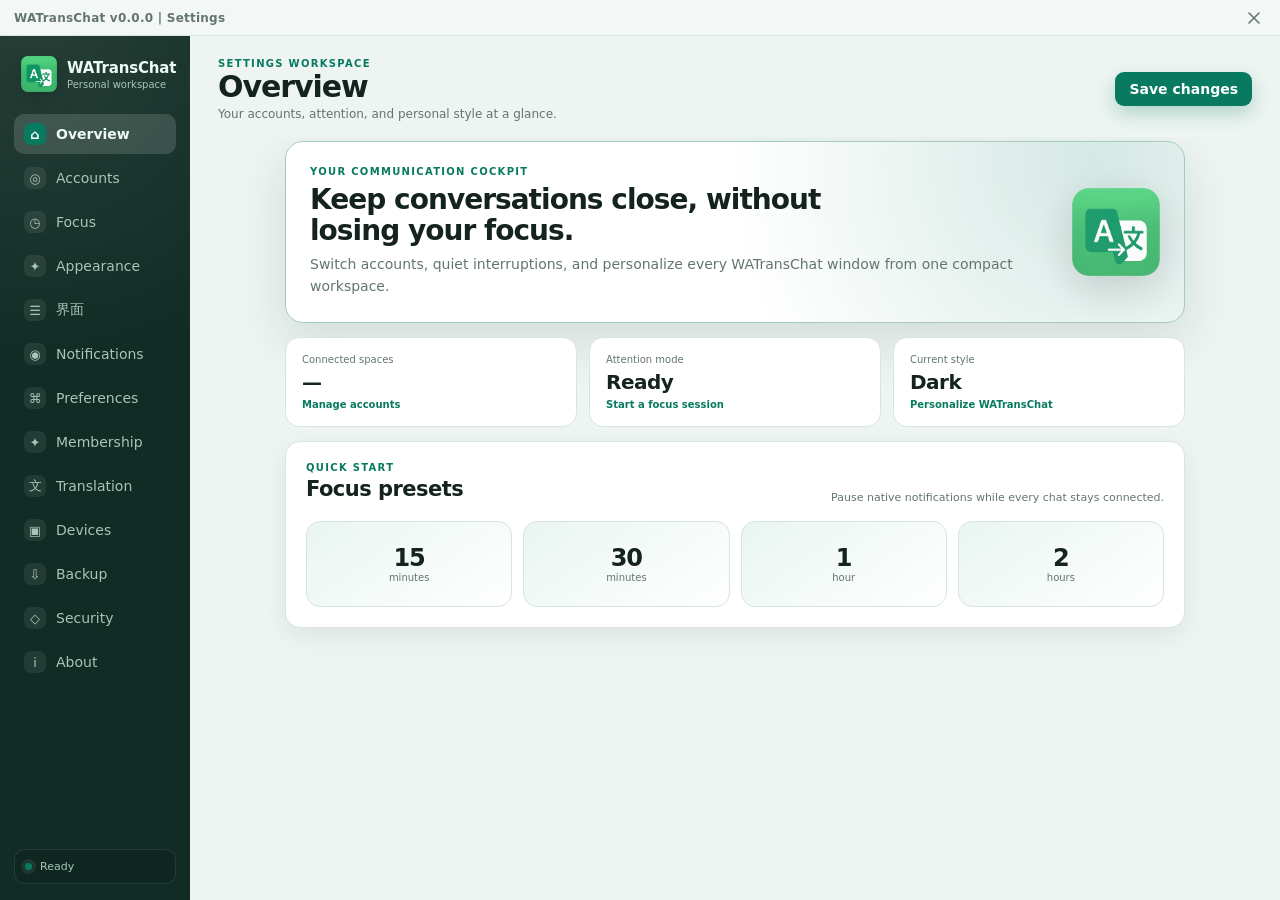
==== frontend/index.html @ 81a78527 "WATransChat 开源重建：前端资源恢复 + Tauri 2 后端 74 条命令 - frontend/：从 exe 的 .rdata 逐条解出 brotli 流，26 个文件 2.78MB（设" ====
<!doctype html>
<html lang="zh-CN">
  <head>
    <meta charset="utf-8" />
    <meta name="viewport" content="width=device-width, initial-scale=1" />
    <meta id="theme_color" name="theme-color" content="#f3f7f5" />
    <title data-i18n="doc.title">WATransChat v0.0.0 | Settings</title>
    <link rel="stylesheet" href="style.css?v=2.6.3" />
  </head>
  <body>
    <div class="window-titlebar" data-tauri-drag-region>
      <span class="window-titlebar-name" data-tauri-drag-region data-i18n="titlebar.name">WATransChat v0.0.0 | Settings</span>
      <button
        type="button"
        id="window-close"
        class="window-close"
        aria-label="Close settings"
        data-i18n-aria-label="titlebar.close"
        title="Close"
        data-i18n-title="titlebar.closeTitle"
      >
        <svg viewBox="0 0 12 12" width="12" height="12" aria-hidden="true">
          <path
            d="M1 1l10 10M11 1L1 11"
            stroke="currentColor"
            stroke-width="1.6"
            stroke-linecap="round"
          />
        </svg>
      </button>
    </div>
    <div class="settings-shell">
      <aside class="side-rail" aria-label="Settings navigation">
        <div class="brand-block">
          <img class="brand-mark" src="app-icon.svg" alt="" aria-hidden="true" />
          <div>
            <strong>WATransChat</strong>
            <span data-i18n="brand.sub">Personal workspace</span>
          </div>
        </div>

        <nav class="settings-nav">
          <button type="button" class="nav-item active" data-panel-target="overview">
            <span class="nav-icon" aria-hidden="true">⌂</span>
            <span data-i18n="nav.overview">Overview</span>
          </button>
          <button type="button" class="nav-item" data-panel-target="accounts">
            <span class="nav-icon" aria-hidden="true">◎</span>
            <span data-i18n="nav.accounts">Accounts</span>
          </button>
          <button type="button" class="nav-item" data-panel-target="focus">
            <span class="nav-icon" aria-hidden="true">◷</span>
            <span data-i18n="nav.focus">Focus</span>
          </button>
          <button type="button" class="nav-item" data-panel-target="appearance">
            <span class="nav-icon" aria-hidden="true">✦</span>
            <span data-i18n="nav.appearance">Appearance</span>
          </button>
          <button type="button" class="nav-item" data-panel-target="interface">
            <span class="nav-icon" aria-hidden="true">☰</span>
            <span data-i18n="nav.interface">界面</span>
          </button>
          <button type="button" class="nav-item" data-panel-target="notifications">
            <span class="nav-icon" aria-hidden="true">◉</span>
            <span data-i18n="nav.notifications">Notifications</span>
          </button>
          <button type="button" class="nav-item" data-panel-target="preferences">
            <span class="nav-icon" aria-hidden="true">⌘</span>
            <span data-i18n="nav.preferences">Preferences</span>
          </button>
          <button type="button" class="nav-item" data-panel-target="membership">
            <span class="nav-icon" aria-hidden="true">✦</span>
            <span data-i18n="nav.membership">Membership</span>
          </button>
          <button type="button" class="nav-item" data-panel-target="translation">
            <span class="nav-icon" aria-hidden="true">文</span>
            <span data-i18n="nav.translation">Translation</span>
          </button>
          <button type="button" class="nav-item" data-panel-target="devices">
            <span class="nav-icon" aria-hidden="true">▣</span>
            <span data-i18n="nav.devices">Devices</span>
          </button>
          <button type="button" class="nav-item" data-panel-target="backup">
            <span class="nav-icon" aria-hidden="true">⇩</span>
            <span data-i18n="nav.backup">Backup</span>
          </button>
          <button type="button" class="nav-item" data-panel-target="security">
            <span class="nav-icon" aria-hidden="true">◇</span>
            <span data-i18n="nav.security">Security</span>
          </button>
          <button type="button" class="nav-item" data-panel-target="about">
            <span class="nav-icon" aria-hidden="true">i</span>
            <span data-i18n="nav.about">About</span>
          </button>
        </nav>

        <div class="rail-status">
          <span class="status-dot" aria-hidden="true"></span>
          <span id="focus_status" data-i18n="rail.ready">Ready</span>
        </div>
      </aside>

      <div class="workspace">
        <header class="workspace-header">
          <div>
            <p class="eyebrow" data-i18n="header.eyebrow">Settings workspace</p>
            <h1 id="panel_title">Overview</h1>
            <p id="panel_description">Your accounts, attention, and personal style at a glance.</p>
          </div>
          <button type="button" id="save" class="primary-action" data-i18n="header.save">Save changes</button>
        </header>

        <main class="panel-stage">
          <section class="settings-panel active" data-panel="overview" aria-labelledby="panel_title">
            <div class="welcome-card">
              <div>
                <p class="eyebrow" data-i18n="overview.eyebrow">Your communication cockpit</p>
                <h2 data-i18n="overview.headline">Keep conversations close, without losing your focus.</h2>
                <p>
                  <span data-i18n="overview.body">Switch accounts, quiet interruptions, and personalize every WATransChat window from one compact workspace.</span>
                </p>
              </div>
              <img src="app-icon.svg" alt="" aria-hidden="true" />
            </div>

            <div class="metric-grid">
              <button type="button" class="metric-card" data-jump-panel="accounts">
                <span class="metric-label" data-i18n="overview.metric.spaces">Connected spaces</span>
                <strong id="overview_accounts">—</strong>
                <small data-i18n="overview.metric.spacesHint">Manage accounts</small>
              </button>
              <button type="button" class="metric-card" data-jump-panel="focus">
                <span class="metric-label" data-i18n="overview.metric.attention">Attention mode</span>
                <strong id="overview_focus">Ready</strong>
                <small data-i18n="overview.metric.attentionHint">Start a focus session</small>
              </button>
              <button type="button" class="metric-card" data-jump-panel="appearance">
                <span class="metric-label" data-i18n="overview.metric.style">Current style</span>
                <strong id="overview_theme">Dark</strong>
                <small data-i18n="overview.metric.styleHint">Personalize WATransChat</small>
              </button>
            </div>

            <div class="section-surface">
              <div class="section-heading">
                <div>
                  <p class="eyebrow" data-i18n="overview.quickEyebrow">Quick start</p>
                  <h2 data-i18n="overview.focusPresets">Focus presets</h2>
                </div>
                <p data-i18n="overview.focusPresetsHint">Pause native notifications while every chat stays connected.</p>
              </div>
              <div class="focus-presets compact-presets" aria-label="Quick focus duration">
                <button type="button" class="preset-button" data-focus-minutes="15">
                  <strong>15</strong><span data-i18n="unit.minutes">minutes</span>
                </button>
                <button type="button" class="preset-button" data-focus-minutes="30">
                  <strong>30</strong><span data-i18n="unit.minutes">minutes</span>
                </button>
                <button type="button" class="preset-button" data-focus-minutes="60">
                  <strong>1</strong><span data-i18n="unit.hour">hour</span>
                </button>
                <button type="button" class="preset-button" data-focus-minutes="120">
                  <strong>2</strong><span data-i18n="unit.hours">hours</span>
                </button>
              </div>
            </div>
          </section>

          <section class="settings-panel" data-panel="accounts" hidden>
            <div class="panel-intro">
              <p class="eyebrow" data-i18n="accounts.eyebrow">Workspace</p>
              <h2 data-i18n="accounts.title">Accounts</h2>
              <p data-i18n="accounts.body">Keep work, personal, and project sessions separate and easy to reach.</p>
            </div>
            <div class="section-surface">
              <div class="accounts-batch-bar">
                <label class="accounts-select-all">
                  <input type="checkbox" id="accounts_select_all" />
                  <span data-i18n="accounts.selectAll">Select all</span>
                </label>
                <button type="button" id="accounts_open_selected" class="secondary" data-i18n="accounts.openSelected" disabled>
                  Open selected
                </button>
                <button type="button" id="accounts_close_selected" class="secondary" data-i18n="accounts.closeSelected" disabled>
                  Close selected
                </button>
                <button type="button" id="accounts_batch_cancel" class="secondary" data-i18n="accounts.batchCancel" hidden>
                  Cancel queue
                </button>
              </div>
              <p id="accounts_batch_note" class="field-note" aria-live="polite"></p>
              <div id="accounts-list" class="accounts-list"></div>
              <div class="add-row">
                <input
                  type="text"
                  id="new_account_name"
                  maxlength="60"
                  placeholder="Account name, e.g. Work" data-i18n-placeholder="accounts.placeholder"
                  aria-label="New account name"
                />
                <button id="add_account" data-i18n="accounts.add">Add account</button>
              </div>
              <p id="macos-note" class="warning-note" hidden><span data-i18n="accounts.macos">Multiple accounts require macOS 14 or newer.</span></p>
            </div>
            <div id="fingerprint-modal" class="device-limit-modal" hidden>
              <div class="device-limit-dialog fingerprint-dialog" role="dialog" aria-modal="true" aria-labelledby="fingerprint-title">
                <h3 id="fingerprint-title" data-i18n="accounts.fingerprintTitle">Browser fingerprint</h3>
                <p id="fingerprint-subtitle" class="field-note"></p>
                <pre id="fingerprint-json" class="fingerprint-json" tabindex="0" aria-label="Fingerprint JSON"></pre>
                <div class="device-limit-actions">
                  <button type="button" id="fingerprint-copy" class="secondary" data-i18n="accounts.fingerprintCopy">Copy JSON</button>
                  <button type="button" id="fingerprint-close" class="primary-action" data-i18n="accounts.fingerprintClose">Close</button>
                </div>
                <p id="fingerprint-note" class="field-note" aria-live="polite"></p>
              </div>
            </div>
            <div id="account-proxy-modal" class="device-limit-modal" hidden>
              <div class="device-limit-dialog fingerprint-dialog" role="dialog" aria-modal="true" aria-labelledby="account-proxy-title">
                <h3 id="account-proxy-title" data-i18n="accounts.proxyTitle">Account proxy</h3>
                <p id="account-proxy-subtitle" class="field-note"></p>
                <label class="switch-row">
                  <span>
                    <strong data-i18n="accounts.proxyInherit">Use global default</strong>
                    <small data-i18n="accounts.proxyInheritHelp">Follow Preferences → Network when unchecked custom is off.</small>
                  </span>
                  <input type="checkbox" id="acct_proxy_inherit" checked />
                </label>
                <div id="acct_proxy_fields" class="proxy-fields" hidden>
                  <label class="field" for="acct_proxy_scheme">
                    <span data-i18n="network.scheme">Protocol</span>
                    <select id="acct_proxy_scheme">
                      <option value="http">HTTP</option>
                      <option value="https">HTTPS</option>
                      <option value="socks5">SOCKS5</option>
                    </select>
                  </label>
                  <div class="hotkey-row">
                    <label class="field" for="acct_proxy_host" style="flex:1">
                      <span data-i18n="network.host">Host</span>
                      <input type="text" id="acct_proxy_host" placeholder="127.0.0.1" autocomplete="off" />
                    </label>
                    <label class="field" for="acct_proxy_port" style="width:7rem">
                      <span data-i18n="network.port">Port</span>
                      <input type="number" id="acct_proxy_port" min="1" max="65535" placeholder="7890" />
                    </label>
                  </div>
                  <div class="hotkey-row">
                    <label class="field" for="acct_proxy_username" style="flex:1">
                      <span data-i18n="network.username">Username (optional)</span>
                      <input type="text" id="acct_proxy_username" autocomplete="off" />
                    </label>
                    <label class="field" for="acct_proxy_password" style="flex:1">
                      <span data-i18n="network.password">Password (optional)</span>
                      <input type="password" id="acct_proxy_password" autocomplete="new-password" />
                    </label>
                  </div>
                </div>
                <p id="account-proxy-note" class="field-note" aria-live="polite"></p>
                <div class="device-limit-actions">
                  <button type="button" id="account-proxy-check" class="secondary" data-i18n="network.check">Check exit IP</button>
                  <button type="button" id="account-proxy-cancel" class="secondary" data-i18n="accounts.fingerprintClose">Close</button>
                  <button type="button" id="account-proxy-save" class="primary-action" data-i18n="header.save">Save changes</button>
                </div>
                <p class="field-note" data-i18n="accounts.proxyRestartHint">Saving recreates an open tab so the new proxy applies.</p>
              </div>
            </div>
          </section>

          <section class="settings-panel" data-panel="focus" hidden>
            <div class="panel-intro">
              <p class="eyebrow" data-i18n="focus.eyebrow">Productivity</p>
              <h2 data-i18n="focus.title">Focus mode</h2>
              <p data-i18n="focus.body">Pause native alerts for a chosen window of time without disconnecting chats.</p>
            </div>
            <div class="focus-presets" aria-label="Focus duration">
              <button type="button" class="preset-button" data-focus-minutes="15">
                <strong>15</strong><span data-i18n="unit.minutes">minutes</span>
              </button>
              <button type="button" class="preset-button" data-focus-minutes="30">
                <strong>30</strong><span data-i18n="unit.minutes">minutes</span>
              </button>
              <button type="button" class="preset-button" data-focus-minutes="45">
                <strong>45</strong><span data-i18n="unit.minutes">minutes</span>
              </button>
              <button type="button" class="preset-button" data-focus-minutes="60">
                <strong>1</strong><span data-i18n="unit.hour">hour</span>
              </button>
              <button type="button" class="preset-button" data-focus-minutes="120">
                <strong>2</strong><span data-i18n="unit.hours">hours</span>
              </button>
              <button type="button" class="preset-button" data-focus-minutes="240">
                <strong>4</strong><span data-i18n="unit.hours">hours</span>
              </button>
            </div>
            <div class="section-surface custom-focus">
              <div class="custom-focus-copy">
                <strong data-i18n="focus.custom">Custom duration</strong>
                <span data-i18n="focus.customHint">Choose any focused interval from 1 minute to 24 hours.</span>
              </div>
              <label class="field custom-focus-field" for="focus_custom">
                <span class="sr-only">Custom focus duration in minutes</span>
                <div class="number-action">
                  <input type="number" id="focus_custom" min="1" max="1440" value="90" />
                  <span data-i18n="unit.minutes">minutes</span>
                  <button type="button" id="focus_custom_start" data-i18n="focus.start">Start focus</button>
                </div>
              </label>
              <button type="button" id="focus_off" class="quiet" hidden data-i18n="focus.end">End current focus</button>
            </div>
          </section>

          <section class="settings-panel" data-panel="appearance" hidden>
            <div class="panel-intro">
              <p class="eyebrow" data-i18n="appearance.eyebrow">Personalize</p>
              <h2 data-i18n="appearance.title">Appearance</h2>
              <p>
                <span data-i18n="appearance.body">Choose a readable personality for Settings, app lock, native chrome, and the WhatsApp chatting workspace.</span>
              </p>
            </div>
            <fieldset class="theme-picker">
              <legend class="sr-only">WATransChat theme</legend>
              <label class="theme-option">
                <input type="radio" name="theme" value="system" />
                <span class="theme-swatch theme-swatch-system" aria-hidden="true"></span>
                <span><strong data-i18n="theme.system">Dark</strong><small data-i18n="theme.systemHint">Official WhatsApp dark with doodles</small></span>
              </label>
              <label class="theme-option">
                <input type="radio" name="theme" value="light" />
                <span class="theme-swatch theme-swatch-light" aria-hidden="true"></span>
                <span><strong data-i18n="theme.light">Light</strong><small data-i18n="theme.lightHint">Official WhatsApp light with doodles</small></span>
              </label>
              <label class="theme-option">
                <input type="radio" name="theme" value="graphite" />
                <span class="theme-swatch theme-swatch-graphite" aria-hidden="true"></span>
                <span><strong data-i18n="theme.graphite">Graphite</strong><small data-i18n="theme.graphiteHint">Strong and minimal</small></span>
              </label>
              <label class="theme-option">
                <input type="radio" name="theme" value="midnight" />
                <span class="theme-swatch theme-swatch-midnight" aria-hidden="true"></span>
                <span><strong data-i18n="theme.midnight">Midnight</strong><small data-i18n="theme.midnightHint">Deep blue focus</small></span>
              </label>
              <label class="theme-option">
                <input type="radio" name="theme" value="forest" />
                <span class="theme-swatch theme-swatch-forest" aria-hidden="true"></span>
                <span><strong data-i18n="theme.forest">Forest</strong><small data-i18n="theme.forestHint">Grounded green calm</small></span>
              </label>
              <label class="theme-option">
                <input type="radio" name="theme" value="ocean" />
                <span class="theme-swatch theme-swatch-ocean" aria-hidden="true"></span>
                <span><strong data-i18n="theme.ocean">Ocean</strong><small data-i18n="theme.oceanHint">Cool, calm energy</small></span>
              </label>
              <label class="theme-option">
                <input type="radio" name="theme" value="blush" />
                <span class="theme-swatch theme-swatch-blush" aria-hidden="true"></span>
                <span><strong data-i18n="theme.blush">Blush</strong><small data-i18n="theme.blushHint">Gentle rose warmth</small></span>
              </label>
              <label class="theme-option">
                <input type="radio" name="theme" value="lavender" />
                <span class="theme-swatch theme-swatch-lavender" aria-hidden="true"></span>
                <span><strong data-i18n="theme.lavender">Lavender</strong><small data-i18n="theme.lavenderHint">Soft violet quiet</small></span>
              </label>
              <label class="theme-option">
                <input type="radio" name="theme" value="candy" />
                <span class="theme-swatch theme-swatch-candy" aria-hidden="true"></span>
                <span><strong data-i18n="theme.candy">Candy</strong><small data-i18n="theme.candyHint">Playful pastel</small></span>
              </label>
              <label class="theme-option">
                <input type="radio" name="theme" value="aurora" />
                <span class="theme-swatch theme-swatch-aurora" aria-hidden="true"></span>
                <span><strong data-i18n="theme.aurora">Aurora</strong><small data-i18n="theme.auroraHint">Soft pastel spectrum</small></span>
              </label>
            </fieldset>
            <p class="field-note">
              <span data-i18n="appearance.note">Preview appears here immediately. Save to apply it to all open chat windows. Dark and Light preserve WhatsApp's complete official interface and doodles. Personality themes change only the conversation wallpaper and hide doodles.</span>
            </p>
          </section>

          
          <section class="settings-panel" data-panel="interface" hidden>
            <div class="panel-intro">
              <p class="eyebrow" data-i18n="interface.eyebrow">Display</p>
              <h2 data-i18n="interface.title">Interface</h2>
              <p data-i18n="interface.body">Set the app language and choose which helpers show in the chat window.</p>
            </div>
            <div class="section-surface setting-list">
              <label class="field" for="ui_lang">
                <span data-i18n="interface.langLabel">App language</span>
                <small data-i18n="interface.langHelp">Applies to Settings and chat helper labels. Message translation languages stay under Translation.</small>
                <select id="ui_lang">
                  <option value="zh" selected data-i18n="interface.lang.zh">中文</option>
                  <option value="en" data-i18n="interface.lang.en">English</option>
                </select>
              </label>
            </div>
            <div class="section-surface setting-list">
              <h3 data-i18n="interface.displayHeading">Chat display helpers</h3>
              <div class="switch-row">
                <label class="switch-row-main" for="show_quick_phrases">
                  <strong data-i18n="interface.phrases">Quick phrases</strong>
                  <small data-i18n="interface.phrasesHelp">Show the quick-phrase bar near the composer.</small>
                </label>
                <span class="switch-row-controls">
                  <button
                    type="button"
                    id="waqp-phrase-settings"
                    class="waqp-phrase-settings"
                    data-i18n-title="interface.phrasesSettings"
                    data-i18n-aria-label="interface.phrasesSettings"
                    title="Manage quick phrases"
                    aria-label="Manage quick phrases"
                  >
                    <svg viewBox="0 0 24 24" width="18" height="18" aria-hidden="true">
                      <path
                        fill="currentColor"
                        d="M10.82 22c-.45 0-.83-.15-1.16-.45a1.9 1.9 0 0 1-.59-1.1l-.22-1.65a3.79 3.79 0 0 1-.61-.3c-.2-.12-.38-.24-.57-.38l-1.55.65c-.41.19-.83.2-1.25.05a1.84 1.84 0 0 1-.97-.8l-1.18-2.04c-.23-.39-.3-.8-.2-1.23.1-.43.33-.8.68-1.07l1.32-1a2.39 2.39 0 0 1-.02-.34v-.68c0-.1 0-.22.02-.34l-1.32-1a1.9 1.9 0 0 1-.68-1.07c-.1-.43-.03-.84.2-1.22L3.9 5.98c.23-.39.56-.66.97-.8.42-.15.84-.14 1.25.04l1.55.66a6.82 6.82 0 0 1 1.18-.68l.22-1.65c.07-.43.27-.8.6-1.1.32-.3.7-.45 1.15-.45h2.36c.45 0 .83.15 1.16.45.32.3.52.67.59 1.1l.22 1.65a5.5 5.5 0 0 1 1.17.68l1.55-.66c.42-.18.84-.2 1.25-.04.42.15.75.41.98.8l1.17 2.04c.24.39.3.8.2 1.23-.1.43-.32.8-.67 1.07l-1.32 1 .02.34v.68c0 .1-.02.22-.05.34l1.32 1c.36.28.58.64.68 1.07.1.43.03.84-.2 1.22l-1.2 2.05c-.23.39-.56.66-.98.8-.41.16-.83.14-1.25-.05l-1.5-.64a6.84 6.84 0 0 1-1.17.67l-.22 1.65c-.07.43-.27.8-.6 1.1-.32.3-.7.45-1.15.45h-2.36Zm.18-2h1.97l.35-2.65a5.6 5.6 0 0 0 2.65-1.53l2.48 1.03.98-1.7-2.16-1.63c.09-.23.15-.47.18-.73a6.15 6.15 0 0 0 0-1.58c-.03-.26-.1-.5-.18-.74l2.16-1.62-.98-1.7-2.47 1.05a5.56 5.56 0 0 0-2.66-1.55L13 4h-1.97l-.35 2.65a5.6 5.6 0 0 0-2.66 1.53L5.55 7.15l-.98 1.7 2.15 1.6a6.06 6.06 0 0 0 0 3.08l-2.15 1.62.98 1.7 2.47-1.05a5.55 5.55 0 0 0 2.66 1.55L11 20Z"
                      />
                      <path
                        fill="currentColor"
                        fill-rule="evenodd"
                        d="M12 13.5c.44 0 .75-.13 1.06-.44.3-.3.44-.62.44-1.06 0-.44-.13-.75-.44-1.06-.3-.3-.62-.44-1.06-.44-.46 0-.78.14-1.06.43-.3.3-.44.63-.44 1.07 0 .44.13.76.44 1.07.28.3.6.43 1.06.43Zm2.47.97A3.37 3.37 0 0 1 12 15.5c-.98 0-1.81-.34-2.49-1.03A3.4 3.4 0 0 1 8.5 12c0-.97.34-1.8 1.01-2.47A3.36 3.36 0 0 1 12 8.5c.97 0 1.8.34 2.47 1.03.69.68 1.03 1.5 1.03 2.47 0 .97-.34 1.8-1.03 2.47Z"
                        clip-rule="evenodd"
                      />
                    </svg>
                  </button>
                  <input type="checkbox" id="show_quick_phrases" />
                </span>
              </div>
              <label class="switch-row">
                <span>
                  <strong data-i18n="interface.remark">Quick remark</strong>
                  <small data-i18n="interface.remarkHelp">Show the remark shortcut on chat headers.</small>
                </span>
                <input type="checkbox" id="show_quick_remark" />
              </label>
              <label class="switch-row">
                <span>
                  <strong data-i18n="interface.device">Message device</strong>
                  <small data-i18n="interface.deviceHelp">Show whether a message came from phone or desktop.</small>
                </span>
                <input type="checkbox" id="show_msg_device" />
              </label>
              <label class="switch-row">
                <span>
                  <strong data-i18n="interface.badge">Business badge</strong>
                  <small data-i18n="interface.badgeHelp">Mark business accounts in the chat list.</small>
                </span>
                <input type="checkbox" id="show_business_badge" />
              </label>
              <label class="switch-row">
                <span>
                  <strong data-i18n="interface.country">Chat list country</strong>
                  <small data-i18n="interface.countryHelp">Show country hints next to phone numbers.</small>
                </span>
                <input type="checkbox" id="show_chatlist_country" />
              </label>
              <label class="switch-row">
                <span>
                  <strong data-i18n="interface.fx">Currency (FX) hints</strong>
                  <small data-i18n="interface.fxHelp">Highlight amounts and open the FX helper.</small>
                </span>
                <input type="checkbox" id="show_fx" />
              </label>
              <label class="switch-row">
                <span>
                  <strong data-i18n="interface.followup">Follow-up todos</strong>
                  <small data-i18n="interface.followupHelp">Show customer follow-up todos, today’s list, and due reminders.</small>
                </span>
                <input type="checkbox" id="show_followup_todos" />
              </label>
            </div>
          </section>

          <section class="settings-panel" data-panel="notifications" hidden>
            <div class="panel-intro">
              <p class="eyebrow" data-i18n="notifications.eyebrow">Attention</p>
              <h2 data-i18n="notifications.title">Notifications</h2>
              <p data-i18n="notifications.body">Choose how much message detail reaches your desktop.</p>
            </div>
            <div class="section-surface setting-list">
              <label class="switch-row">
                <span>
                  <strong data-i18n="notifications.native">Native notifications</strong>
                  <small data-i18n="notifications.nativeHelp">Show desktop alerts for incoming messages.</small>
                </span>
                <input type="checkbox" id="notifications" />
              </label>
              <label class="switch-row">
                <span>
                  <strong data-i18n="notifications.previews">Show message previews</strong>
                  <small data-i18n="notifications.previewsHelp">Turn this off to show a private generic alert.</small>
                </span>
                <input type="checkbox" id="notification_previews" />
              </label>
              <label class="duration-row" for="notification_preview_duration_secs">
                <span>
                  <strong data-i18n="notifications.duration">Preview duration</strong>
                  <small data-i18n="notifications.durationHelp">Banner time on screen (15+ seconds uses Windows' extended banner). Toasts also stay in the notification center so you can reopen them later.</small>
                </span>
                <span class="duration-control">
                  <input
                    type="number"
                    id="notification_preview_duration_secs"
                    min="2"
                    max="30"
                    step="1"
                    value="2"
                    inputmode="numeric"
                  />
                  <span data-i18n="unit.seconds">seconds</span>
                </span>
              </label>
              <div class="inline-action">
                <button type="button" id="test_notification" class="secondary" data-i18n="notifications.test">
                  Send test notification
                </button>
                <span id="test_notification_note" class="muted-note"></span>
              </div>
            </div>
          </section>

          <section class="settings-panel" data-panel="preferences" hidden>
            <div class="panel-intro">
              <p class="eyebrow" data-i18n="preferences.eyebrow">Desktop</p>
              <h2 data-i18n="preferences.title">Preferences</h2>
              <p data-i18n="preferences.body">Control how WATransChat stays available while you work.</p>
            </div>
            <div class="section-surface setting-list">
              <label class="switch-row">
                <span><strong data-i18n="preferences.tray">Close to tray</strong><small data-i18n="preferences.trayHelp">Keep accounts connected in the background.</small></span>
                <input type="checkbox" id="close_to_tray" />
              </label>
              <label class="switch-row">
                <span><strong data-i18n="preferences.minimized">Start minimized</strong><small data-i18n="preferences.minimizedHelp">Open quietly in the system tray.</small></span>
                <input type="checkbox" id="start_minimized" />
              </label>
              <label class="switch-row">
                <span><strong data-i18n="preferences.autostart">Launch at startup</strong><small data-i18n="preferences.autostartHelp">Start WATransChat after you sign in.</small></span>
                <input type="checkbox" id="autostart" />
              </label>
              <label class="switch-row">
                <span><strong data-i18n="preferences.onTop">Keep chat windows on top</strong><small data-i18n="preferences.onTopHelp">Apply to every account window.</small></span>
                <input type="checkbox" id="always_on_top" />
              </label>
              <label class="switch-row">
                <span><strong data-i18n="preferences.hotkey">Global show/hide shortcut</strong><small data-i18n="preferences.hotkeyHelp">Bring your active account forward from anywhere.</small></span>
                <input type="checkbox" id="hotkey_enabled" />
              </label>
            </div>
            <div class="section-surface shortcut-surface">
              <label class="field" for="hotkey">
                <span data-i18n="preferences.shortcut">Shortcut</span>
                <div class="hotkey-row">
                  <input type="text" id="hotkey" placeholder="Alt+W" />
                  <button type="button" id="record_hotkey" class="secondary" data-i18n="preferences.record">Record</button>
                </div>
              </label>
              <div id="hotkey_presets" class="shortcut-presets" aria-label="Suggested shortcuts">
                <button type="button" class="chip" data-hotkey-preset="platform" data-i18n="preferences.recommended">Recommended</button>
                <button type="button" class="chip" data-hotkey-preset="Ctrl+Alt+W">Ctrl + Alt + W</button>
                <button type="button" class="chip" data-hotkey-preset="CmdOrCtrl+Shift+W">Ctrl/Cmd + Shift + W</button>
              </div>
              <p id="hotkey_hint" class="hotkey-hint" hidden></p>
              <p class="field-note" id="platform_shortcut_note"></p>
            </div>
            <div class="section-surface setting-list" id="network-proxy-section">
              <h3 data-i18n="network.title">Network / Proxy</h3>
              <p class="field-note" data-i18n="network.help">
                Default for all accounts. Per-account overrides live under Accounts. Use Clash system proxy, or fill a local HTTP/SOCKS5 port.
              </p>
              <label class="field" for="proxy_mode">
                <span data-i18n="network.mode">Default mode</span>
                <select id="proxy_mode">
                  <option value="system" data-i18n="network.modeSystem">Follow system proxy</option>
                  <option value="direct" data-i18n="network.modeDirect">Direct (no proxy)</option>
                  <option value="custom" data-i18n="network.modeCustom">Custom proxy</option>
                </select>
              </label>
              <div id="proxy_custom_fields" class="proxy-fields" hidden>
                <label class="field" for="proxy_scheme">
                  <span data-i18n="network.scheme">Protocol</span>
                  <select id="proxy_scheme">
                    <option value="http">HTTP</option>
                    <option value="https">HTTPS</option>
                    <option value="socks5">SOCKS5</option>
                  </select>
                </label>
                <div class="hotkey-row">
                  <label class="field" for="proxy_host" style="flex:1">
                    <span data-i18n="network.host">Host</span>
                    <input type="text" id="proxy_host" placeholder="127.0.0.1" autocomplete="off" />
                  </label>
                  <label class="field" for="proxy_port" style="width:7rem">
                    <span data-i18n="network.port">Port</span>
                    <input type="number" id="proxy_port" min="1" max="65535" placeholder="7890" />
                  </label>
                </div>
                <div class="hotkey-row">
                  <label class="field" for="proxy_username" style="flex:1">
                    <span data-i18n="network.username">Username (optional)</span>
                    <input type="text" id="proxy_username" autocomplete="off" />
                  </label>
                  <label class="field" for="proxy_password" style="flex:1">
                    <span data-i18n="network.password">Password (optional)</span>
                    <input type="password" id="proxy_password" autocomplete="new-password" />
                  </label>
                </div>
              </div>
              <div class="hotkey-row" style="margin-top:0.75rem;gap:0.5rem;align-items:center">
                <button type="button" id="proxy_check_btn" class="secondary" data-i18n="network.check">Check exit IP</button>
                <p id="proxy_check_note" class="field-note" aria-live="polite" style="margin:0"></p>
              </div>
            </div>
          </section>

          <section class="settings-panel" data-panel="membership" hidden>
            <div class="panel-intro">
              <p class="eyebrow" data-i18n="membership.eyebrow">Subscription</p>
              <h2 data-i18n="membership.title">Membership</h2>
              <p data-i18n="membership.body">登陆可使用翻译等功能</p>
            </div>
            <div class="section-surface" id="membership-logged-out">
              <label class="field" for="membership_email">
                <span data-i18n="membership.email">Email</span>
                <input type="email" id="membership_email" autocomplete="username" />
              </label>
              <label class="field" for="membership_password">
                <span data-i18n="membership.password">Password</span>
                <input type="password" id="membership_password" autocomplete="current-password" />
              </label>
              <label class="field" for="membership_api_base">
                <span data-i18n="membership.apiBase">API base (optional)</span>
                <input type="url" id="membership_api_base" placeholder="https://serial.babyamy.store" />
              </label>
              <button type="button" id="membership_login" class="primary-action" data-i18n="membership.signIn">Sign in</button>
              <p id="membership_note" class="field-note"></p>
            </div>
            <div id="device-limit-modal" class="device-limit-modal" hidden>
              <div class="device-limit-dialog" role="dialog" aria-modal="true" aria-labelledby="dl-title">
                <div class="device-limit-dialog-head">
                  <h3 id="dl-title" data-i18n="devices.deviceLimitTitle">设备已超限</h3>
                  <button type="button" id="dl-cancel" class="device-limit-close-btn" data-i18n-title="membership.close" title="关闭" aria-label="关闭">&times;</button>
                </div>
                <p id="dl-desc" class="device-limit-desc" data-i18n="devices.deviceLimitDesc">请注销一台旧设备后再登录。</p>
                <div class="device-limit-list-head">
                  <strong id="dl-list-title" data-i18n="devices.signedInDevices">已登录设备</strong>
                  <div class="device-limit-list-actions">
                    <button type="button" id="dl-logout-all" class="device-remove-btn" data-i18n="devices.signOutAllDevices">注销所有设备</button>
                    <button type="button" id="dl-refresh" class="secondary" data-i18n="devices.refreshShort">刷新</button>
                  </div>
                </div>
                <div class="device-select-toolbar" id="dl-select-toolbar">
                  <label class="device-select-all-wrap">
                    <input type="checkbox" id="dl-select-all" />
                    <span data-i18n="devices.selectAll">全选</span>
                  </label>
                  <button type="button" id="dl-select-offline" class="secondary" data-i18n="devices.selectOffline">全选离线</button>
                  <button type="button" id="dl-logout-selected" class="device-remove-btn" disabled data-i18n="devices.logoutSelected">注销已选</button>
                </div>
                <div id="dl-devices-list" class="devices-list"></div>
                <p id="dl-status" class="field-note device-limit-status" aria-live="polite"></p>
              </div>
            </div>
            <div class="section-surface" id="membership-logged-in" hidden>
              <p><strong id="membership_email_display">—</strong></p>
              <p class="field-note"><span data-i18n="membership.plan">Plan: </span><span id="membership_plan">—</span> · <span data-i18n="membership.status">Status: </span><span id="membership_status_text">—</span></p>
              <p class="field-note"><span data-i18n="membership.expires">Expires: </span><span id="membership_expires">—</span></p>
              <p class="field-note"><span data-i18n="membership.seats">Seats: </span><span id="membership_seats">0</span> / <span id="membership_limit">0</span></p>
              <div class="button-group membership-actions">
                <button type="button" id="membership_logout" class="secondary" data-i18n="membership.signOut">Sign out</button>
                <button type="button" id="membership_refresh" class="secondary" data-i18n="membership.refresh">Refresh status</button>
              </div>
              <p id="membership_status_note" class="field-note" aria-live="polite"></p>
            </div>
            <div id="subscription-plans-section" class="subscription-plans-section">
              <h3 data-i18n="membership.plansTitle">Subscription plans</h3>
              <p class="field-note" data-i18n="membership.plansBody">Choose a plan to subscribe or renew.</p>
              <div id="plans-container" class="plans-container" aria-live="polite"></div>
              <p id="plans_note" class="field-note" aria-live="polite"></p>
            </div>
            <div id="wechat-pay-modal" class="device-limit-modal" hidden>
              <div class="device-limit-dialog wechat-pay-dialog" role="dialog" aria-modal="true" aria-labelledby="wechat-pay-title">
                <h3 id="wechat-pay-title" data-i18n="membership.wechatPayTitle">Scan to pay</h3>
                <p class="field-note" data-i18n="membership.wechatPayBody">Scan the WeChat QR code to complete payment, then refresh status.</p>
                <img id="wechat-pay-qr" class="wechat-pay-qr" alt="" />
                <div class="device-limit-actions">
                  <button type="button" id="wechat-pay-close" class="secondary" data-i18n="membership.close">Close</button>
                </div>
              </div>
            </div>
          </section>

          <section class="settings-panel" data-panel="translation" hidden>
            <div class="panel-intro">
              <p class="eyebrow" data-i18n="translation.eyebrow">Translate</p>
              <h2 data-i18n="translation.title">Translation</h2>
              <p data-i18n="translation.body">翻译接口、语言与输入行为</p>
            </div>
            <div class="section-surface setting-list">
              <label class="switch-row">
                <span><strong data-i18n="translation.enable">启用消息翻译</strong><small data-i18n="translation.enableHelp">消息翻译功能</small></span>
                <input type="checkbox" id="translate_enabled" />
              </label>
              <label class="switch-row">
                <span><strong data-i18n="translation.incoming">Auto-translate incoming</strong><small data-i18n="translation.incomingHelp">Show translations under received messages.</small></span>
                <input type="checkbox" id="translate_incoming" />
              </label>
              <label class="switch-row">
                <span><strong data-i18n="translation.compose">添加翻译开关</strong><small data-i18n="translation.composeHelp">在输入框旁显示圆形开/关，关闭开关后发送原文。</small></span>
                <input type="checkbox" id="translate_compose" />
              </label>
              <label class="switch-row">
                <span><strong data-i18n="translation.autoSend">Auto-translate before send</strong><small data-i18n="translation.autoSendHelp">Translate compose text on Enter / Send.</small></span>
                <input type="checkbox" id="auto_send_input_translation" />
              </label>
              <!-- Synced with translate_compose (extension enableTranslateButton). Kept for settings schema. -->
              <label class="switch-row" hidden aria-hidden="true">
                <span><strong data-i18n="translation.inline">添加翻译开关（同步）</strong><small data-i18n="translation.inlineHelp">与上方相同。</small></span>
                <input type="checkbox" id="enable_translate_button" />
              </label>
            </div>
            <div class="section-surface">
              <label class="field" for="translate_source_lang">
                <span data-i18n="translation.yourLang">你的语言</span>
                <small>
                  <span data-i18n="translation.yourLangHelp">与浏览器扩展一致：收到消息翻译成该语言；发送时作源语言，并与客户语言相同时跳过翻译。选「自动」时收到消息默认译为中文。</span>
                </small>
                <select id="translate_source_lang"></select>
              </label>
              <label class="field" for="default_customer_lang">
                <span data-i18n="translation.customerLang">默认客户语言</span>
                <small>
                  <span data-i18n="translation.customerLangHelp">未单独设置客户语言的会话，回复时默认翻译成该语言。选择「自动」时根据对方号码区号推断。</span>
                </small>
                <select id="default_customer_lang"></select>
              </label>
              <label class="field" for="translate_engine">
                <span data-i18n="translation.globalEngine">全局输入框翻译接口</span>
                <select id="translate_engine"></select>
              </label>
              <label class="field" for="chat_history_engine">
                <span data-i18n="translation.historyEngine">聊天记录翻译接口</span>
                <select id="chat_history_engine"></select>
              </label>
              <label class="field" for="translate_text_color">
                <span data-i18n="translation.color">Translation text color</span>
                <input type="color" id="translate_text_color" value="#333333" />
              </label>
              <label class="field" for="translate_font_size">
                <span data-i18n="translation.fontSize">Translation font size</span>
                <input type="number" id="translate_font_size" min="10" max="28" value="14" />
              </label>
            </div>
            <div class="section-surface api-keys-surface">
              <h3 data-i18n="translation.apiKeys">API keys (optional)</h3>

              <div class="api-key-group">
                <h4 data-i18n="translation.groupDeepl">DeepL</h4>
                <label class="field field-bare" for="deepl_api_key">
                  <span class="sr-only" data-i18n="translation.lbDeeplKey">DeepL API Key</span>
                  <input type="password" id="deepl_api_key" autocomplete="off" placeholder="Enter API Key" data-i18n-placeholder="translation.phApiKey" />
                </label>
              </div>

              <hr class="api-key-divider" aria-hidden="true" />

              <div class="api-key-group">
                <h4 data-i18n="translation.groupChatgpt">ChatGPT</h4>
                <label class="field field-bare" for="chatgpt_api_key">
                  <span class="sr-only" data-i18n="translation.lbChatgptKey">ChatGPT API Key</span>
                  <input type="password" id="chatgpt_api_key" autocomplete="off" placeholder="Enter API Key" data-i18n-placeholder="translation.phApiKey" />
                </label>
                <label class="field field-bare" for="chatgpt_model">
                  <span class="sr-only" data-i18n="translation.lbChatgptModel">ChatGPT model</span>
                  <input type="text" id="chatgpt_model" placeholder="Enter model name, e.g. gpt-4o-mini" data-i18n-placeholder="translation.phChatgptModel" />
                </label>
              </div>

              <hr class="api-key-divider" aria-hidden="true" />

              <div class="api-key-group">
                <h4 data-i18n="translation.groupOpenai">OpenAI Custom</h4>
                <p class="field-note api-key-desc" data-i18n="translation.descOpenai">Saved locally only, not synced to the server. Enter an OpenAI Chat Completions-compatible endpoint, model, and API Key.</p>
                <label class="field field-bare" for="openai_custom_api_url">
                  <span class="sr-only" data-i18n="translation.lbOpenaiUrl">OpenAI API URL</span>
                  <input type="url" id="openai_custom_api_url" placeholder="https://api.openai.com/v1/chat/completions" data-i18n-placeholder="translation.phOpenaiUrl" />
                </label>
                <label class="field field-bare" for="openai_custom_model">
                  <span class="sr-only" data-i18n="translation.lbOpenaiModel">OpenAI model</span>
                  <input type="text" id="openai_custom_model" placeholder="Enter model name, e.g. gpt-4o-mini" data-i18n-placeholder="translation.phOpenaiModel" />
                </label>
                <label class="field field-bare" for="openai_custom_api_key">
                  <span class="sr-only" data-i18n="translation.lbOpenaiKey">OpenAI API Key</span>
                  <input type="password" id="openai_custom_api_key" autocomplete="off" placeholder="Enter API Key" data-i18n-placeholder="translation.phApiKey" />
                </label>
              </div>

              <hr class="api-key-divider" aria-hidden="true" />

              <div class="api-key-group">
                <h4 data-i18n="translation.groupDeepseek">Deepseek Custom</h4>
                <p class="field-note api-key-desc" data-i18n="translation.descDeepseek">Saved locally only, not synced to the server. Enter a DeepSeek-compatible endpoint, model, and API Key.</p>
                <label class="field field-bare" for="deepseek_custom_api_url">
                  <span class="sr-only" data-i18n="translation.lbDeepseekUrl">DeepSeek API URL</span>
                  <input type="url" id="deepseek_custom_api_url" placeholder="https://api.deepseek.com/chat/completions" data-i18n-placeholder="translation.phDeepseekUrl" />
                </label>
                <label class="field field-bare" for="deepseek_custom_model">
                  <span class="sr-only" data-i18n="translation.lbDeepseekModel">DeepSeek model</span>
                  <input type="text" id="deepseek_custom_model" placeholder="Enter model name, e.g. deepseek-chat" data-i18n-placeholder="translation.phDeepseekModel" />
                </label>
                <label class="field field-bare" for="deepseek_custom_api_key">
                  <span class="sr-only" data-i18n="translation.lbDeepseekKey">DeepSeek API Key</span>
                  <input type="password" id="deepseek_custom_api_key" autocomplete="off" placeholder="Enter API Key" data-i18n-placeholder="translation.phApiKey" />
                </label>
              </div>
            </div>
            <div class="section-surface">
              <h3 data-i18n="translation.latencyTitle">Engine latency</h3>
              <p class="field-note" data-i18n="translation.latencyHelp">Ping engine domains only (no translate body). Useful to see which APIs are reachable from this network.</p>
              <div class="row-actions">
                <button type="button" id="probe_engine_latency" class="secondary" data-i18n="translation.latencyProbe">Probe latency</button>
                <span id="latency_probe_status" class="field-note" aria-live="polite"></span>
              </div>
              <ul id="latency_probe_list" class="setting-list" hidden></ul>
            </div>
            <div class="section-surface">
              <h3 data-i18n="translation.qualityTitle">Quality test</h3>
              <p class="field-note" data-i18n="translation.qualityHelp">Translate a short sample with multiple engines and compare results. Limited to 10 runs per day.</p>
              <div class="quality-lang-grid">
                <label class="field" for="quality_source_lang">
                  <span data-i18n="translation.qualitySource">Source language</span>
                  <select id="quality_source_lang"></select>
                </label>
                <label class="field" for="quality_target_lang">
                  <span data-i18n="translation.qualityTarget">Target language</span>
                  <select id="quality_target_lang"></select>
                </label>
              </div>
              <label class="field" for="quality_test_text">
                <span data-i18n="translation.qualitySample">Sample text</span>
                <textarea id="quality_test_text" rows="3" maxlength="500" placeholder="Hello, how are you?"></textarea>
              </label>
              <div class="row-actions">
                <button type="button" id="quality_translate_test" class="secondary" data-i18n="translation.qualityRun">Run quality test</button>
                <button type="button" id="quality_copy_ai" class="secondary" data-i18n="translation.qualityCopyAi" disabled>Copy for AI compare</button>
                <span id="quality_test_status" class="field-note" aria-live="polite"></span>
              </div>
              <div id="quality_test_list" class="quality-test-results" hidden aria-live="polite"></div>
            </div>
            <div class="section-surface" id="ai-prompt-section" hidden>
              <h3 id="opt-ai-prompt-title" data-i18n="translation.aiPromptTitle">AI 翻译提示词</h3>
              <p class="field-note" id="opt-ai-prompt-desc" data-i18n="translation.aiPromptDesc">仅用于当前 AI 翻译接口的系统提示词。支持 ${toCode} 占位符。</p>
              <label class="field" for="ai-system-prompt-input">
                <span class="sr-only" data-i18n="translation.aiPromptLabel">系统提示词</span>
                <textarea id="ai-system-prompt-input" rows="12" spellcheck="false"></textarea>
              </label>
              <div class="row-actions ai-prompt-actions">
                <button type="button" id="ai-prompt-save-btn" data-i18n="translation.aiPromptSave">保存提示词</button>
                <button type="button" id="ai-prompt-restore-default-btn" class="secondary" data-i18n="translation.aiPromptRestore">恢复默认</button>
                <button type="button" id="ai-prompt-template-btn" class="secondary" data-i18n="translation.aiPromptTemplate">行业提示词模板</button>
                <span id="ai-prompt-status" class="field-note" aria-live="polite"></span>
              </div>
            </div>
          </section>

          <section class="settings-panel" data-panel="devices" hidden>
            <div class="panel-intro">
              <p class="eyebrow" data-i18n="devices.eyebrow">Devices</p>
              <h2 id="opt-devices-title" data-i18n="devices.title">设备</h2>
              <p id="opt-devices-desc" class="devices-desc" data-i18n="devices.body">查看当前账号已登录的设备，并可注销不再使用的设备。</p>
            </div>
            <div class="section-surface devices-panel-body">
              <p class="field-note" id="devices_summary" hidden></p>
              <div class="current-device-card">
                <div>
                  <h3 id="opt-current-device-title" data-i18n="devices.currentDeviceTitle">当前设备</h3>
                  <p id="current-device-name">-</p>
                </div>
                <span class="current-device-badge" id="current-device-badge" data-i18n="devices.currentDeviceBadge">当前使用</span>
              </div>
              <div class="device-list-header">
                <h3 id="opt-devices-list-title" data-i18n="devices.listTitle">已登录设备</h3>
                <button type="button" id="btn-refresh-devices" class="secondary" data-i18n="devices.refresh">刷新设备列表</button>
              </div>
              <div class="device-select-toolbar" id="device-select-toolbar" hidden>
                <label class="device-select-all-wrap">
                  <input type="checkbox" id="device-select-all" />
                  <span data-i18n="devices.selectAll">全选</span>
                </label>
                <button type="button" id="btn-select-offline-devices" class="secondary" data-i18n="devices.selectOffline">全选离线</button>
                <button type="button" id="btn-logout-selected-devices" class="device-remove-btn" disabled data-i18n="devices.logoutSelected">注销已选</button>
              </div>
              <div id="devices-list" class="devices-list"></div>
              <div class="devices-footer">
                <button type="button" id="btn-logout-other-devices" class="device-remove-btn" data-i18n="devices.logoutOthers">注销其它设备</button>
              </div>
            </div>
          </section>

          <section class="settings-panel" data-panel="backup" hidden>
            <div class="panel-intro">
              <p class="eyebrow" data-i18n="backup.eyebrow">Data</p>
              <h2 data-i18n="backup.title">Backup &amp; support</h2>
              <p data-i18n="backup.body">Export contacts from open account tabs, or back up app preferences.</p>
            </div>

            <div class="section-surface backup-block">
              <h3 data-i18n="cb.title">Contacts backup</h3>
              <p class="field-note" data-i18n="cb.desc">Export group members, chats, labels, or country-filtered numbers from open WhatsApp account tabs.</p>

              <label class="field" for="cb-account">
                <span data-i18n="cb.account">Account tab</span>
                <select id="cb-account"></select>
              </label>

              <div id="cb-status" class="contacts-backup-status" data-state="unknown"></div>

              <div class="backup-toolbar">
                <button type="button" id="cb-btn-refresh" class="secondary" data-i18n="cb.refresh">Refresh list</button>
                <button type="button" id="cb-btn-open-wa" class="secondary" data-i18n="cb.openWa">Open account</button>
                <button type="button" id="cb-btn-export-all" class="secondary" data-i18n="cb.exportAll">Export all open accounts</button>
              </div>

              <div class="contacts-backup-tabs" role="tablist">
                <button type="button" class="contacts-backup-tab active" data-source="groups" id="cb-tab-groups" data-i18n="cb.tabGroups">Groups</button>
                <button type="button" class="contacts-backup-tab" data-source="chats" id="cb-tab-chats" data-i18n="cb.tabChats">Chats</button>
                <button type="button" class="contacts-backup-tab" data-source="labels" id="cb-tab-labels" data-i18n="cb.tabLabels">Labels</button>
                <button type="button" class="contacts-backup-tab" data-source="countries" id="cb-tab-countries" data-i18n="cb.tabCountries">Countries</button>
              </div>

              <div class="contacts-backup-source-panels">
                <div id="cb-panel-groups" class="contacts-backup-source active">
                  <label class="contacts-backup-check">
                    <input type="checkbox" id="cb-include-admin" checked />
                    <span data-i18n="cb.includeAdmin">Include admins</span>
                  </label>
                  <div id="cb-group-list" class="contacts-backup-checklist"></div>
                </div>
                <div id="cb-panel-chats" class="contacts-backup-source" hidden>
                  <div class="contacts-backup-radio-row">
                    <label class="contacts-backup-check">
                      <input type="radio" name="cb-chats-mode" value="chats" checked />
                      <span data-i18n="cb.modeChats">Chat contacts</span>
                    </label>
                    <label class="contacts-backup-check">
                      <input type="radio" name="cb-chats-mode" value="contacts" />
                      <span data-i18n="cb.modeContacts">Saved contacts</span>
                    </label>
                  </div>
                  <p id="cb-chats-summary" class="contacts-backup-summary"></p>
                </div>
                <div id="cb-panel-labels" class="contacts-backup-source" hidden>
                  <div id="cb-label-list" class="contacts-backup-checklist"></div>
                </div>
                <div id="cb-panel-countries" class="contacts-backup-source" hidden>
                  <div id="cb-country-list" class="contacts-backup-checklist"></div>
                </div>
              </div>

              <div class="contacts-backup-format-row">
                <span data-i18n="cb.formatLabel">Format</span>
                <label class="contacts-backup-check"><input type="radio" name="cb-format" value="excel" checked /> Excel</label>
                <label class="contacts-backup-check"><input type="radio" name="cb-format" value="csv" /> CSV</label>
                <label class="contacts-backup-check"><input type="radio" name="cb-format" value="json" /> JSON</label>
                <label class="contacts-backup-check"><input type="radio" name="cb-format" value="vcard" /> VCard</label>
              </div>

              <div class="backup-toolbar">
                <button type="button" id="cb-btn-export" data-i18n="cb.exportBtn">Start export</button>
                <button type="button" id="cb-btn-download" class="secondary" disabled data-i18n="cb.downloadBtn">Download</button>
              </div>

              <div id="cb-progress" class="contacts-backup-progress" hidden>
                <div class="contacts-backup-progress-bar"><span id="cb-progress-fill"></span></div>
                <p id="cb-progress-text"></p>
              </div>
              <p id="cb-result-summary" class="contacts-backup-summary"></p>
            </div>

            <div class="section-surface backup-block">
              <h3 data-i18n="sb.title">Settings backup</h3>
              <p class="field-note" data-i18n="sb.desc">Export or import local preferences. Membership login and API keys are never included.</p>

              <div class="settings-backup-select-head">
                <strong data-i18n="sb.exportItemsTitle">Items</strong>
                <div class="backup-toolbar">
                  <button type="button" id="sb-select-all" class="link-btn" data-i18n="sb.selectAll">Select all</button>
                  <button type="button" id="sb-clear-all" class="link-btn" data-i18n="sb.clearAll">Clear</button>
                </div>
              </div>
              <div class="settings-backup-options" id="sb-category-list">
                <label class="contacts-backup-check"><input type="checkbox" id="sb-cat-translation" checked /><span data-i18n="sb.cat_translation">Translation</span></label>
                <label class="contacts-backup-check"><input type="checkbox" id="sb-cat-customerLang" checked /><span data-i18n="sb.cat_customerLang">Per-customer languages</span></label>
                <label class="contacts-backup-check"><input type="checkbox" id="sb-cat-uiDisplay" checked /><span data-i18n="sb.cat_uiDisplay">UI &amp; display</span></label>
                <label class="contacts-backup-check"><input type="checkbox" id="sb-cat-quickRemark" checked /><span data-i18n="sb.cat_quickRemark">Quick remarks</span></label>
                <label class="contacts-backup-check"><input type="checkbox" id="sb-cat-followup" checked /><span data-i18n="sb.cat_followup">Follow-up todos</span></label>
                <label class="contacts-backup-check"><input type="checkbox" id="sb-cat-fx" checked /><span data-i18n="sb.cat_fx">FX panel</span></label>
              </div>

              <div class="backup-toolbar">
                <button type="button" id="sb-btn-export" data-i18n="sb.exportBtn">Export file</button>
              </div>

              <div class="settings-backup-select-head" style="margin-top:1rem">
                <strong data-i18n="sb.importModeTitle">Import mode</strong>
              </div>
              <div class="settings-backup-options">
                <label class="contacts-backup-check"><input type="radio" name="sb-import-mode" value="merge" checked /><span data-i18n="sb.importModeMerge">Merge (keep newer)</span></label>
                <label class="contacts-backup-check"><input type="radio" name="sb-import-mode" value="replace" /><span data-i18n="sb.importModeReplace">Replace</span></label>
              </div>
              <p class="field-note" data-i18n="sb.importScopeHint">Import uses the checkboxes above. Unopened account tabs skip page data.</p>
              <div class="backup-toolbar">
                <button type="button" id="sb-btn-import" class="secondary" data-i18n="sb.importBtn">Choose file &amp; import</button>
                <input type="file" id="sb-import-file" accept="application/json,.json" hidden />
              </div>
              <p id="sb-hint" class="field-note"></p>
            </div>
          </section>

          <section class="settings-panel" data-panel="security" hidden>
            <div class="panel-intro">
              <p class="eyebrow" data-i18n="security.eyebrow">Privacy</p>
              <h2 data-i18n="security.title">App lock</h2>
              <p data-i18n="security.body">Require authentication before any WATransChat chat is revealed.</p>
            </div>
            <div class="section-surface">
              <div id="lock-disabled">
                <div class="password-grid">
                  <label class="field" for="lock_pw1">
                    <span data-i18n="security.password">Password (minimum 4 characters)</span>
                    <input type="password" id="lock_pw1" autocomplete="new-password" />
                  </label>
                  <label class="field" for="lock_pw2">
                    <span data-i18n="security.confirm">Confirm password</span>
                    <input type="password" id="lock_pw2" autocomplete="new-password" />
                  </label>
                </div>
                <button id="enable_lock" data-i18n="security.enable">Enable app lock</button>
              </div>

              <div id="lock-enabled" hidden>
                <label class="switch-row" id="biometric_row" hidden>
                  <span><strong id="biometric_label">Use biometric</strong></span>
                  <input type="checkbox" id="biometric_enabled" />
                </label>
                <label class="switch-row">
                  <span><strong data-i18n="security.lockLaunch">Lock on launch</strong></span>
                  <input type="checkbox" id="lock_on_launch" />
                </label>
                <label class="switch-row">
                  <span><strong data-i18n="security.lockHide">Lock when hidden to tray</strong></span>
                  <input type="checkbox" id="lock_on_hide" />
                </label>
                <label class="field compact-field" for="idle_min">
                  <span data-i18n="security.idle">Auto-lock after inactivity (minutes, 0 = off)</span>
                  <input type="number" id="idle_min" min="0" max="1440" step="1" value="0" />
                </label>
                <div class="button-group">
                  <button id="lock_now" data-i18n="security.lockNow">Lock now</button>
                  <button id="change_pw" class="secondary" data-i18n="security.changePw">Change password</button>
                  <button id="disable_lock" class="danger" data-i18n="security.disable">Disable lock</button>
                </div>
              </div>
              <p class="field-note">
                <span data-i18n="security.note">App lock controls access to WATransChat windows. It does not encrypt session data on disk; use full-disk encrypt
---- frontend/style.css ----
:root {
  color-scheme: light;
  font-family:
    Inter, "Segoe UI Variable", "Segoe UI", system-ui, -apple-system, sans-serif;
  --bg: #edf4f1;
  --rail: #102c24;
  --rail-text: #eefbf5;
  --rail-muted: #a9c4b8;
  --surface: #ffffff;
  --surface-soft: #f3f8f6;
  --surface-raised: #ffffff;
  --border: #d7e4df;
  --text: #15231e;
  --muted: #63756e;
  --accent: #087a60;
  --accent-strong: #05634e;
  --accent-soft: #d9eee7;
  --danger: #b62d43;
  --shadow: 0 18px 50px rgb(18 61 48 / 12%);
  --focus-ring: 0 0 0 3px rgb(8 122 96 / 24%);
}

:root[data-theme="dark"] {
  color-scheme: dark;
  --bg: #0b1210;
  --rail: #07100d;
  --rail-text: #eff8f4;
  --rail-muted: #9db2a9;
  --surface: #121c18;
  --surface-soft: #17241f;
  --surface-raised: #1a2923;
  --border: #2c4037;
  --text: #eef6f2;
  --muted: #acbdb5;
  --accent: #55d2aa;
  --accent-strong: #77e2bf;
  --accent-soft: #153f32;
  --danger: #ff8b9c;
  --shadow: 0 18px 55px rgb(0 0 0 / 30%);
  --focus-ring: 0 0 0 3px rgb(85 210 170 / 28%);
}

:root[data-theme="midnight"] {
  color-scheme: dark;
  --bg: #06101d;
  --rail: #050c16;
  --rail-text: #f2f7ff;
  --rail-muted: #9db2cb;
  --surface: #0b1827;
  --surface-soft: #102238;
  --surface-raised: #132942;
  --border: #26415e;
  --text: #f0f6ff;
  --muted: #adc0d7;
  --accent: #44d6c7;
  --accent-strong: #70e8dc;
  --accent-soft: #103d44;
  --danger: #ff91a1;
  --shadow: 0 18px 55px rgb(0 0 0 / 34%);
  --focus-ring: 0 0 0 3px rgb(68 214 199 / 28%);
}

:root[data-theme="forest"] {
  color-scheme: dark;
  --bg: #06130e;
  --rail: #04100b;
  --rail-text: #effaf3;
  --rail-muted: #9fbeaa;
  --surface: #0b1c14;
  --surface-soft: #10281d;
  --surface-raised: #153225;
  --border: #284d39;
  --text: #eff9f3;
  --muted: #aac7b5;
  --accent: #4bd394;
  --accent-strong: #72e2ae;
  --accent-soft: #15452f;
  --danger: #ff8fa0;
  --shadow: 0 18px 55px rgb(0 0 0 / 32%);
  --focus-ring: 0 0 0 3px rgb(75 211 148 / 28%);
}

:root[data-theme="graphite"] {
  color-scheme: dark;
  --bg: #0d1013;
  --rail: #080a0d;
  --rail-text: #f4f7f8;
  --rail-muted: #a8b0b6;
  --surface: #151a1f;
  --surface-soft: #1c2329;
  --surface-raised: #232b32;
  --border: #343f48;
  --text: #f3f5f6;
  --muted: #b5bec5;
  --accent: #64d2b3;
  --accent-strong: #84dfc5;
  --accent-soft: #1b4037;
  --danger: #ff8ca0;
  --shadow: 0 20px 60px rgb(0 0 0 / 36%);
  --focus-ring: 0 0 0 3px rgb(100 210 179 / 28%);
}

:root[data-theme="ocean"] {
  color-scheme: dark;
  --bg: #06151b;
  --rail: #041017;
  --rail-text: #effcff;
  --rail-muted: #9cc0c8;
  --surface: #0a2029;
  --surface-soft: #0e2b36;
  --surface-raised: #123641;
  --border: #28505d;
  --text: #f0fbfd;
  --muted: #a9cad1;
  --accent: #4dd9e5;
  --accent-strong: #75e6ee;
  --accent-soft: #12444b;
  --danger: #ff91a1;
  --shadow: 0 18px 55px rgb(0 0 0 / 33%);
  --focus-ring: 0 0 0 3px rgb(77 217 229 / 28%);
}

:root[data-theme="blush"] {
  color-scheme: light;
  --bg: #fff2f4;
  --rail: #512b38;
  --rail-text: #fff8fa;
  --rail-muted: #e8bdca;
  --surface: #fffafb;
  --surface-soft: #fcecef;
  --surface-raised: #ffffff;
  --border: #efd3da;
  --text: #342229;
  --muted: #775f67;
  --accent: #ae4666;
  --accent-strong: #8d3551;
  --accent-soft: #f6dbe3;
  --danger: #aa263e;
  --shadow: 0 18px 50px rgb(92 42 58 / 13%);
  --focus-ring: 0 0 0 3px rgb(174 70 102 / 24%);
}

:root[data-theme="lavender"] {
  color-scheme: light;
  --bg: #f5f1fc;
  --rail: #392d50;
  --rail-text: #fbf8ff;
  --rail-muted: #d2c6e6;
  --surface: #fcfaff;
  --surface-soft: #eee8f8;
  --surface-raised: #ffffff;
  --border: #ddd2ed;
  --text: #30273d;
  --muted: #70647e;
  --accent: #7452a3;
  --accent-strong: #5e3f8b;
  --accent-soft: #e5dbf3;
  --danger: #ae2e4a;
  --shadow: 0 18px 50px rgb(66 46 93 / 14%);
  --focus-ring: 0 0 0 3px rgb(116 82 163 / 24%);
}

:root[data-theme="candy"] {
  color-scheme: light;
  --bg: #fff3f9;
  --rail: #493042;
  --rail-text: #fff8fc;
  --rail-muted: #e4c6da;
  --surface: #fffafd;
  --surface-soft: #f9e8f2;
  --surface-raised: #ffffff;
  --border: #eed1e1;
  --text: #342730;
  --muted: #755f6c;
  --accent: #a64478;
  --accent-strong: #86345f;
  --accent-soft: #f4d9e8;
  --danger: #a82843;
  --shadow: 0 18px 50px rgb(87 46 72 / 14%);
  --focus-ring: 0 0 0 3px rgb(166 68 120 / 24%);
}

:root[data-theme="aurora"] {
  color-scheme: light;
  --bg: #f7f3fb;
  --rail: #40364f;
  --rail-text: #fffaff;
  --rail-muted: #d9cee7;
  --surface: #fffafd;
  --surface-soft: #f2edf8;
  --surface-raised: #ffffff;
  --border: #dfd6eb;
  --text: #30293a;
  --muted: #706779;
  --accent: #7864a8;
  --accent-strong: #62508f;
  --accent-soft: #e8e0f3;
  --danger: #aa2c49;
  --shadow: 0 18px 50px rgb(71 54 92 / 14%);
  --focus-ring: 0 0 0 3px rgb(120 100 168 / 24%);
}

@media (prefers-color-scheme: dark) {
  :root:not([data-theme]) {
    color-scheme: dark;
  }
}

* {
  box-sizing: border-box;
}

html,
body {
  width: 100%;
  height: 100%;
  margin: 0;
  overflow: hidden;
}

/* Seamless window: custom title bar drawn by the page — "WhatsNow — Settings"
   on the left, a functional close/X on the right. The whole bar is a drag
   region; the close button is explicitly excluded so it stays clickable. */
.window-titlebar {
  height: 36px;
  display: flex;
  align-items: center;
  gap: 10px;
  padding: 0 10px 0 14px;
  background: var(--surface-soft);
  border-bottom: 1px solid var(--border);
  user-select: none;
  flex-shrink: 0;
  -webkit-app-region: drag;
}

.window-titlebar-name {
  flex: 1;
  min-width: 0;
  font-size: 12px;
  font-weight: 600;
  letter-spacing: 0.02em;
  color: var(--muted);
  white-space: nowrap;
  overflow: hidden;
  text-overflow: ellipsis;
}

.window-close {
  width: 32px;
  height: 32px;
  border: none;
  border-radius: 8px;
  background: transparent;
  color: var(--muted);
  display: grid;
  place-items: center;
  cursor: pointer;
  -webkit-app-region: no-drag;
  transition: background-color 140ms ease, color 140ms ease;
}

.window-close:hover {
  background: var(--danger);
  color: #ffffff;
}

.window-close:active {
  opacity: 0.8;
}

body {
  background: var(--bg);
  color: var(--text);
  font-size: 14px;
  transition: background-color 160ms ease, color 160ms ease;
}

button,
input {
  font: inherit;
}

button {
  border: 0;
}

button,
label,
input {
  -webkit-tap-highlight-color: transparent;
}

button:focus-visible,
input:focus-visible,
select:focus-visible {
  outline: none;
  box-shadow: var(--focus-ring);
}

button:disabled {
  cursor: not-allowed;
  opacity: 0.48;
}

[hidden] {
  display: none !important;
}

.settings-shell {
  display: grid;
  grid-template-columns: 190px minmax(0, 1fr);
  width: 100%;
  height: calc(100vh - 36px);
}

.side-rail {
  display: flex;
  min-width: 0;
  flex-direction: column;
  gap: 22px;
  padding: 20px 14px 16px;
  overflow: hidden;
  background:
    radial-gradient(circle at 20% 0%, rgb(255 255 255 / 9%), transparent 38%),
    var(--rail);
  color: var(--rail-text);
}

.brand-block {
  display: flex;
  align-items: center;
  gap: 10px;
  padding: 0 7px;
}

.brand-mark {
  width: 36px;
  height: 36px;
  flex: 0 0 auto;
  filter: drop-shadow(0 5px 12px rgb(0 0 0 / 20%));
}

.brand-block div {
  display: grid;
  min-width: 0;
  gap: 2px;
}

.brand-block strong {
  font-size: 15px;
  letter-spacing: -0.01em;
}

.brand-block span {
  overflow: hidden;
  color: var(--rail-muted);
  font-size: 10px;
  text-overflow: ellipsis;
  white-space: nowrap;
}

.settings-nav {
  display: grid;
  gap: 4px;
}

.nav-item {
  display: flex;
  width: 100%;
  align-items: center;
  gap: 10px;
  padding: 9px 10px;
  border-radius: 10px;
  background: transparent;
  color: var(--rail-muted);
  cursor: pointer;
  text-align: left;
  transition: background-color 140ms ease, color 140ms ease, transform 140ms ease;
}

.nav-item:hover {
  background: rgb(255 255 255 / 8%);
  color: var(--rail-text);
  transform: translateX(2px);
}

.nav-item.active {
  background: rgb(255 255 255 / 14%);
  color: var(--rail-text);
  font-weight: 650;
}

.nav-icon {
  display: grid;
  width: 22px;
  height: 22px;
  flex: 0 0 auto;
  place-items: center;
  border-radius: 7px;
  background: rgb(255 255 255 / 8%);
  font-size: 13px;
}

.nav-item.active .nav-icon {
  background: var(--accent);
  color: #fff;
}

.rail-status {
  display: flex;
  min-width: 0;
  align-items: center;
  gap: 8px;
  margin-top: auto;
  padding: 10px;
  border: 1px solid rgb(255 255 255 / 9%);
  border-radius: 10px;
  background: rgb(0 0 0 / 8%);
  color: var(--rail-muted);
  font-size: 11px;
}

.rail-status span:last-child {
  overflow: hidden;
  text-overflow: ellipsis;
  white-space: nowrap;
}

.status-dot {
  width: 7px;
  height: 7px;
  flex: 0 0 auto;
  border-radius: 50%;
  background: var(--accent);
  box-shadow: 0 0 0 4px rgb(255 255 255 / 7%);
}

.workspace {
  display: grid;
  min-width: 0;
  min-height: 0;
  grid-template-rows: auto minmax(0, 1fr) auto;
}

.workspace-header {
  display: flex;
  min-width: 0;
  align-items: center;
  justify-content: space-between;
  gap: 20px;
  padding: 22px 28px 16px;
}

.workspace-header > div {
  min-width: 0;
}

.workspace-header h1 {
  margin: 2px 0 4px;
  font-size: clamp(23px, 4vw, 30px);
  letter-spacing: -0.035em;
  line-height: 1.05;
}

.workspace-header p:last-child {
  max-width: 620px;
  margin: 0;
  color: var(--muted);
  font-size: 12px;
}

.eyebrow {
  margin: 0;
  color: var(--accent);
  font-size: 10px;
  font-weight: 760;
  letter-spacing: 0.13em;
  text-transform: uppercase;
}

.primary-action,
.add-row button,
#enable_lock,
#lock_now,
#focus_custom_start {
  flex: 0 0 auto;
  padding: 9px 14px;
  border-radius: 9px;
  background: var(--accent);
  color: #fff;
  cursor: pointer;
  font-weight: 700;
  box-shadow: 0 8px 18px color-mix(in srgb, var(--accent) 25%, transparent);
  transition: background-color 140ms ease, transform 140ms ease;
}

.primary-action:hover,
.add-row button:hover,
#enable_lock:hover,
#lock_now:hover,
#focus_custom_start:hover {
  background: var(--accent-strong);
  transform: translateY(-1px);
}

.panel-stage {
  min-width: 0;
  min-height: 0;
  padding: 4px 28px 26px;
  overflow-x: hidden;
  overflow-y: auto;
  scrollbar-color: var(--border) transparent;
}

.settings-panel {
  width: min(100%, 900px);
  margin: 0 auto;
  animation: panel-enter 180ms ease-out;
}

@keyframes panel-enter {
  from {
    opacity: 0;
    transform: translateY(5px);
  }
  to {
    opacity: 1;
    transform: translateY(0);
  }
}

.welcome-card {
  display: grid;
  grid-template-columns: minmax(0, 1fr) 100px;
  align-items: center;
  gap: 20px;
  padding: 24px;
  border: 1px solid color-mix(in srgb, var(--accent) 24%, var(--border));
  border-radius: 18px;
  background:
    radial-gradient(circle at 90% 10%, color-mix(in srgb, var(--accent) 17%, transparent), transparent 44%),
    var(--surface);
  box-shadow: var(--shadow);
}

.welcome-card h2 {
  max-width: 580px;
  margin: 7px 0 8px;
  font-size: clamp(20px, 3.5vw, 28px);
  letter-spacing: -0.035em;
  line-height: 1.12;
}

.welcome-card p:last-child,
.panel-intro > p:last-child,
.section-heading > p {
  margin: 0;
  color: var(--muted);
  line-height: 1.55;
}

.welcome-card img {
  width: 88px;
  height: 88px;
  justify-self: end;
  opacity: 0.92;
  filter: drop-shadow(0 12px 20px rgb(0 0 0 / 16%));
}

.metric-grid {
  display: grid;
  grid-template-columns: repeat(3, minmax(0, 1fr));
  gap: 12px;
  margin: 14px 0;
}

.metric-card {
  display: grid;
  min-width: 0;
  gap: 5px;
  padding: 16px;
  border: 1px solid var(--border);
  border-radius: 14px;
  background: var(--surface);
  color: var(--text);
  cursor: pointer;
  text-align: left;
  transition: border-color 140ms ease, transform 140ms ease, box-shadow 140ms ease;
}

.metric-card:hover {
  border-color: var(--accent);
  box-shadow: var(--shadow);
  transform: translateY(-2px);
}

.metric-card strong {
  overflow: hidden;
  font-size: 20px;
  letter-spacing: -0.025em;
  text-overflow: ellipsis;
  white-space: nowrap;
}

.metric-card small,
.metric-label {
  color: var(--muted);
  font-size: 10px;
}

.metric-card small {
  color: var(--accent);
  font-weight: 700;
}

.panel-intro {
  margin: 2px 0 18px;
}

.panel-intro h2,
.section-heading h2 {
  margin: 4px 0 5px;
  letter-spacing: -0.025em;
}

.panel-intro h2 {
  font-size: 24px;
}

.section-surface {
  padding: 20px;
  border: 1px solid var(--border);
  border-radius: 15px;
  background: var(--surface);
  box-shadow: 0 8px 26px color-mix(in srgb, var(--text) 7%, transparent);
}

/* Keep cards visually separate — zero gap made borders look merged. */
.settings-panel > .section-surface + .section-surface {
  margin-top: 14px;
}

.section-surface > h3 {
  margin: 2px 0 8px;
  color: var(--text);
  font-size: 13px;
  font-weight: 650;
  letter-spacing: -0.01em;
  line-height: 1.3;
}

.section-heading {
  display: flex;
  align-items: end;
  justify-content: space-between;
  gap: 20px;
  margin-bottom: 15px;
}

.section-heading > p {
  max-width: 350px;
  font-size: 11px;
  text-align: right;
}

.focus-presets {
  display: grid;
  grid-template-columns: repeat(3, minmax(0, 1fr));
  gap: 11px;
  margin-bottom: 14px;
}

.compact-presets {
  grid-template-columns: repeat(4, minmax(0, 1fr));
  margin-bottom: 0;
}

.preset-button {
  display: grid;
  min-height: 86px;
  place-content: center;
  border: 1px solid var(--border);
  border-radius: 14px;
  background:
    linear-gradient(145deg, color-mix(in srgb, var(--accent-soft) 58%, var(--surface)), var(--surface));
  color: var(--text);
  cursor: pointer;
  text-align: center;
  transition: border-color 140ms ease, transform 140ms ease, box-shadow 140ms ease;
}

.preset-button:hover {
  border-color: var(--accent);
  box-shadow: 0 10px 24px color-mix(in srgb, var(--accent) 15%, transparent);
  transform: translateY(-2px);
}

.preset-button strong {
  font-size: 24px;
  letter-spacing: -0.04em;
}

.preset-button span {
  color: var(--muted);
  font-size: 10px;
}

.custom-focus {
  display: grid;
  grid-template-columns: minmax(180px, 1fr) minmax(300px, auto) auto;
  align-items: center;
  gap: 18px;
  padding: 18px 20px;
  border-color: color-mix(in srgb, var(--accent) 22%, var(--border));
  background:
    linear-gradient(135deg, color-mix(in srgb, var(--accent-soft) 38%, transparent), transparent 56%),
    var(--surface);
}

.custom-focus-copy {
  display: grid;
  gap: 4px;
}

.custom-focus-copy strong {
  font-size: 14px;
}

.custom-focus-copy span {
  color: var(--muted);
  font-size: 11px;
  line-height: 1.45;
}

.custom-focus-field {
  margin: 0;
}

.number-action {
  display: grid;
  grid-template-columns: 92px auto auto;
  align-items: center;
  gap: 10px;
}

.number-action > span {
  color: var(--muted);
  font-size: 12px;
  font-weight: 650;
}

#focus_custom {
  min-height: 48px;
  font-size: 20px;
  font-weight: 750;
  letter-spacing: -0.02em;
  text-align: center;
}

#focus_custom_start {
  min-height: 44px;
  white-space: nowrap;
}

.duration-row {
  display: flex;
  align-items: center;
  justify-content: space-between;
  gap: 18px;
  padding: 13px 0;
  border-bottom: 1px solid var(--border);
}

.duration-row > span:first-child {
  display: grid;
  gap: 3px;
}

.duration-row small {
  color: var(--muted);
  font-size: 10px;
  line-height: 1.45;
}

.duration-control {
  display: flex;
  align-items: center;
  gap: 8px;
  color: var(--muted);
  font-size: 11px;
  font-weight: 650;
}

#notification_preview_duration_secs {
  width: 72px;
  font-size: 15px;
  font-weight: 700;
  text-align: center;
}

.accounts-batch-bar {
  display: flex;
  flex-wrap: wrap;
  align-items: center;
  gap: 8px 12px;
  margin-bottom: 8px;
}

.accounts-select-all {
  display: inline-flex;
  align-items: center;
  gap: 6px;
  font-size: 13px;
  font-weight: 600;
  color: var(--muted, #667);
  cursor: pointer;
  user-select: none;
}

.accounts-select-all input {
  width: 15px;
  height: 15px;
  margin: 0;
  accent-color: var(--accent);
}

.accounts-list {
  display: grid;
  gap: 9px;
}

.account-row {
  display: grid;
  grid-template-columns: auto minmax(90px, 1fr) auto auto repeat(5, auto);
  align-items: center;
  gap: 7px;
  padding: 10px;
  border: 1px solid var(--border);
  border-radius: 11px;
  background: var(--surface-soft);
}

.account-row button.secondary {
  white-space: nowrap;
}

.account-row .acct-pick {
  width: 15px;
  height: 15px;
  margin: 0;
  accent-color: var(--accent);
}

.account-row .acct-pick-spacer {
  width: 15px;
  height: 15px;
}

.acct-name {
  overflow: hidden;
  font-weight: 700;
  text-overflow: ellipsis;
  white-space: nowrap;
}

.acct-seat-badge {
  padding: 2px 7px;
  border-radius: 999px;
  border: 1px solid var(--border);
  background: var(--surface);
  color: var(--muted, #667);
  font-size: 10px;
  font-weight: 650;
  white-space: nowrap;
}

.acct-unread {
  min-width: 20px;
  padding: 2px 6px;
  border-radius: 999px;
  background: var(--accent);
  color: #fff;
  font-size: 10px;
  font-weight: 750;
  text-align: center;
}

.add-row {
  display: flex;
  gap: 9px;
  margin-top: 13px;
}

.add-row input {
  flex: 1;
  min-width: 0;
}

input[type="text"],
input[type="password"],
input[type="number"],
input[type="url"],
input[type="email"],
input[type="search"],
select,
textarea {
  box-sizing: border-box;
  min-width: 0;
  width: 100%;
  height: 38px;
  padding: 0 10px;
  border: 1px solid var(--border);
  border-radius: 9px;
  /* Use background-color so select can layer its own chevron image. */
  background-color: var(--surface-soft);
  color: var(--text);
  font: inherit;
  font-size: 13px;
  line-height: 36px;
  transition: border-color 140ms ease, box-shadow 140ms ease;
}

textarea {
  height: auto;
  min-height: 72px;
  padding: 8px 10px;
  line-height: 1.45;
  resize: vertical;
}

.row-actions {
  display: flex;
  flex-wrap: wrap;
  align-items: center;
  gap: 8px;
  margin-top: 10px;
}

#ai-system-prompt-input {
  min-height: 220px;
  font-family: ui-monospace, SFMono-Regular, Menlo, Consolas, monospace;
  font-size: 12.5px;
  line-height: 1.5;
}

.ai-prompt-actions {
  margin-top: 12px;
}

.row-actions .field-note {
  margin: 0;
}

.probe-row {
  display: grid;
  gap: 4px;
  padding: 10px 0;
  border-bottom: 1px solid var(--border);
}

.probe-row:last-child {
  border-bottom: none;
}

.probe-row-head {
  display: flex;
  flex-wrap: wrap;
  align-items: baseline;
  gap: 8px;
  font-size: 12px;
  font-weight: 650;
  color: var(--text);
}

.probe-meta {
  color: var(--muted);
  font-size: 11px;
  font-weight: 500;
}

/* WATransChat options.css quality-test-card parity */
.quality-test-results {
  display: grid;
  grid-template-columns: repeat(auto-fill, minmax(260px, 1fr));
  gap: 12px;
  margin-top: 12px;
}

.quality-test-card {
  border: 1px solid var(--border);
  border-radius: 10px;
  background: var(--surface);
  padding: 12px;
  display: flex;
  flex-direction: column;
  gap: 10px;
  min-height: 120px;
}

.quality-test-card-ok {
  border-color: color-mix(in srgb, #2b8a3e 42%, var(--border));
}

.quality-test-card-fail {
  border-color: color-mix(in srgb, var(--danger) 45%, var(--border));
}

.quality-test-card-skip {
  border-color: var(--border);
  background: var(--surface-soft);
}

.quality-test-card-pending {
  border-color: color-mix(in srgb, #e67700 42%, var(--border));
  background: color-mix(in srgb, #e67700 8%, var(--surface));
}

.quality-test-card-head {
  display: flex;
  align-items: flex-start;
  justify-content: space-between;
  gap: 8px;
}

.quality-test-card-title {
  font-size: 14px;
  font-weight: 650;
  color: var(--text);
  line-height: 1.3;
}

.quality-test-card-meta {
  display: flex;
  flex-direction: column;
  align-items: flex-end;
  gap: 2px;
  flex-shrink: 0;
}

.quality-test-card-status {
  font-size: 12px;
  font-weight: 550;
  color: var(--muted);
}

.quality-test-card-ok .quality-test-card-status {
  color: color-mix(in srgb, #2b8a3e 55%, var(--accent));
}

.quality-test-card-fail .quality-test-card-status {
  color: var(--danger);
}

.quality-test-card-skip .quality-test-card-status {
  color: var(--muted);
}

.quality-test-card-pending .quality-test-card-status {
  color: #e67700;
}

.quality-test-card-ms {
  font-size: 11px;
  color: var(--muted);
}

.quality-test-card-body {
  font-size: 13px;
  line-height: 1.55;
  color: var(--text);
  white-space: pre-wrap;
  word-break: break-word;
  flex: 1;
}

.quality-test-card-muted {
  color: var(--muted);
}

.quality-test-card-error {
  color: var(--danger);
}

.quality-test-card-foot {
  margin-top: auto;
}

.quality-test-card-foot .secondary {
  width: 100%;
  justify-content: center;
}

@media (max-width: 720px) {
  .quality-test-results {
    grid-template-columns: 1fr;
  }
}

select {
  appearance: none;
  -webkit-appearance: none;
  -moz-appearance: none;
  padding-right: 34px;
  background-color: var(--surface-soft);
  background-image: url("data:image/svg+xml,%3Csvg xmlns='http://www.w3.org/2000/svg' width='12' height='12' viewBox='0 0 12 12' fill='none'%3E%3Cpath d='M2.5 4.25L6 7.75L9.5 4.25' stroke='%236b7280' stroke-width='1.5' stroke-linecap='round' stroke-linejoin='round'/%3E%3C/svg%3E");
  background-position: right 12px center;
  background-size: 12px 12px;
  background-repeat: no-repeat;
  cursor: pointer;
}

select option {
  background: var(--surface);
  color: var(--text);
}

input[type="color"] {
  box-sizing: border-box;
  width: 48px;
  height: 38px;
  padding: 4px;
  border: 1px solid var(--border);
  border-radius: 9px;
  background: var(--surface-soft);
  color: var(--text);
  cursor: pointer;
  transition: border-color 140ms ease, box-shadow 140ms ease;
}

input[type="color"]::-webkit-color-swatch-wrapper {
  padding: 2px;
}

input[type="color"]::-webkit-color-swatch {
  border: 0;
  border-radius: 5px;
}

input:hover,
select:hover {
  border-color: color-mix(in srgb, var(--accent) 55%, var(--border));
}

input:focus-visible,
select:focus-visible {
  outline: none;
  border-color: color-mix(in srgb, var(--accent) 70%, var(--border));
  box-shadow: var(--focus-ring);
}

input::placeholder {
  color: var(--muted);
  opacity: 0.78;
}

input[type="checkbox"],
input[type="radio"] {
  accent-color: var(--accent);
  width: auto;
  height: auto;
  padding: 0;
  border: 0;
  background: none;
  line-height: normal;
}

.theme-picker {
  display: grid;
  grid-template-columns: repeat(2, minmax(0, 1fr));
  gap: 10px;
  margin: 0;
  padding: 0;
  border: 0;
}

.theme-option {
  display: grid;
  grid-template-columns: 36px minmax(0, 1fr);
  align-items: center;
  gap: 11px;
  min-width: 0;
  padding: 11px;
  border: 1px solid var(--border);
  border-radius: 12px;
  background: var(--surface);
  cursor: pointer;
  transition: border-color 140ms ease, background-color 140ms ease, transform 140ms ease;
}

.theme-option:hover {
  border-color: var(--accent);
  transform: translateY(-1px);
}

.theme-option:has(input:checked) {
  border-color: var(--accent);
  background: var(--accent-soft);
  box-shadow: inset 0 0 0 1px var(--accent);
}

.theme-option input {
  position: absolute;
  width: 1px;
  height: 1px;
  opacity: 0;
  pointer-events: none;
}

.theme-option > span:last-child {
  display: grid;
  min-width: 0;
  gap: 2px;
}

.theme-option strong,
.theme-option small {
  overflow: hidden;
  text-overflow: ellipsis;
  white-space: nowrap;
}

.theme-option strong {
  font-size: 12px;
}

.theme-option small {
  color: var(--muted);
  font-size: 10px;
}

.theme-swatch {
  width: 36px;
  height: 36px;
  border: 2px solid rgb(255 255 255 / 76%);
  border-radius: 10px;
  box-shadow: 0 0 0 1px rgb(0 0 0 / 13%), inset 0 0 0 5px rgb(255 255 255 / 12%);
}

.theme-swatch-system { background: linear-gradient(135deg, #f5f7f6 0 50%, #10231c 50%); }
.theme-swatch-light { background: linear-gradient(135deg, #fff 0 60%, #d9fdd3 60%); }
.theme-swatch-dark { background: linear-gradient(135deg, #111b21 0 60%, #005c4b 60%); }
.theme-swatch-midnight { background: linear-gradient(135deg, #081525 0 60%, #14535e 60%); }
.theme-swatch-forest { background: linear-gradient(135deg, #0a1d14 0 60%, #1b684c 60%); }
.theme-swatch-graphite { background: linear-gradient(135deg, #171c21 0 60%, #425d57 60%); }
.theme-swatch-ocean { background: linear-gradient(135deg, #08242d 0 60%, #147787 60%); }
.theme-swatch-blush { background: linear-gradient(135deg, #fffafb 0 60%, #f3cfda 60%); }
.theme-swatch-lavender { background: linear-gradient(135deg, #fcfaff 0 60%, #ddd0ee 60%); }
.theme-swatch-candy { background: linear-gradient(135deg, #fffafd 0 52%, #f2d0e2 52% 76%, #cae9ea 76%); }
.theme-swatch-aurora { background: linear-gradient(135deg, #ffdfe9 0%, #eadfff 35%, #dff2ff 68%, #dcf5e7 100%); }

.setting-list {
  padding: 0 20px;
}

/* Combined with .section-surface, the rule above wiped top/bottom padding
   (same specificity, later in file) — fields/h3 sat flush on the card edge. */
.section-surface.setting-list {
  padding: 14px 20px;
}

.switch-row {
  display: flex;
  min-height: 61px;
  align-items: center;
  justify-content: space-between;
  gap: 18px;
  padding: 12px 0;
  border-bottom: 1px solid var(--border);
}

.switch-row:last-child {
  border-bottom: 0;
}

.switch-row > span:not(.switch-row-controls),
.switch-row-main {
  display: grid;
  gap: 3px;
  min-width: 0;
}

.switch-row-main {
  cursor: pointer;
}

.switch-row strong {
  font-size: 12px;
}

.switch-row small {
  color: var(--muted);
  font-size: 10px;
  line-height: 1.4;
}

.switch-row-controls {
  display: inline-flex;
  flex-direction: row;
  align-items: center;
  gap: 8px;
  flex: 0 0 auto;
  white-space: nowrap;
}

.switch-row input[type="checkbox"] {
  width: 18px;
  height: 18px;
  flex: 0 0 auto;
}

.waqp-phrase-settings {
  width: 18px;
  height: 18px;
  padding: 0;
  border: none;
  border-radius: 0;
  background: transparent;
  color: var(--muted);
  cursor: pointer;
  display: inline-flex;
  align-items: center;
  justify-content: center;
  line-height: 0;
  flex: 0 0 auto;
  transition: color 140ms ease;
}

.waqp-phrase-settings:hover {
  color: var(--text);
}

.waqp-phrase-settings svg {
  width: 18px;
  height: 18px;
  display: block;
}

.phrase-manage-dialog {
  display: flex;
  flex-direction: column;
  gap: 10px;
  width: min(480px, 100%);
  max-height: min(82vh, 720px);
}

.phrase-manage-list {
  flex: 1 1 auto;
  overflow-y: auto;
  min-height: 80px;
  max-height: min(42vh, 360px);
  padding: 2px 0 4px;
}

.phrase-manage-empty {
  font-size: 12px;
  color: var(--muted);
  padding: 12px 0;
}

.phrase-manage-item {
  display: flex;
  flex-direction: column;
  gap: 8px;
  padding: 10px 0;
  border-bottom: 1px solid var(--border);
}

.phrase-manage-item:last-child {
  border-bottom: 0;
}

.phrase-manage-item-text {
  width: 100%;
  min-height: 56px;
  resize: vertical;
  box-sizing: border-box;
  padding: 8px 10px;
  border: 1px solid var(--border);
  border-radius: 8px;
  background: var(--surface);
  color: var(--text);
  font: inherit;
  font-size: 13px;
  line-height: 1.45;
}

.phrase-manage-item-text:focus {
  outline: none;
  border-color: var(--accent);
  box-shadow: 0 0 0 3px color-mix(in srgb, var(--accent) 18%, transparent);
}

.phrase-manage-item-actions {
  display: flex;
  align-items: center;
  gap: 6px;
  flex-wrap: wrap;
}

.phrase-manage-compose {
  display: flex;
  flex-direction: column;
  gap: 8px;
  padding-top: 8px;
  border-top: 1px solid var(--border);
}

.phrase-manage-new {
  width: 100%;
  min-height: 72px;
  resize: vertical;
  box-sizing: border-box;
  padding: 10px 12px;
  border: 1px solid var(--border);
  border-radius: 8px;
  background: var(--surface);
  color: var(--text);
  font: inherit;
  font-size: 13px;
  line-height: 1.45;
}

.phrase-manage-new:focus {
  outline: none;
  border-color: var(--accent);
  box-shadow: 0 0 0 3px color-mix(in srgb, var(--accent) 18%, transparent);
}

.phrase-manage-compose-actions {
  display: flex;
  justify-content: flex-end;
}

.inline-action {
  display: flex;
  align-items: center;
  gap: 12px;
  padding: 14px 0;
}

button.secondary,
button.quiet,
button.danger,
.chip {
  padding: 8px 11px;
  border: 1px solid var(--border);
  border-radius: 8px;
  background: var(--surface-soft);
  color: var(--text);
  cursor: pointer;
  font-size: 11px;
  font-weight: 650;
  transition: border-color 140ms ease, background-color 140ms ease;
}

button.secondary:hover,
button.quiet:hover,
.chip:hover {
  border-color: var(--accent);
  background: var(--accent-soft);
}

button.danger {
  border-color: color-mix(in srgb, var(--danger) 40%, var(--border));
  color: var(--danger);
}

button.danger:hover {
  border-color: var(--danger);
}

.shortcut-surface {
  margin-top: 14px;
}

.field {
  display: grid;
  gap: 8px;
  color: var(--muted);
  font-size: 10px;
  font-weight: 650;
}

.section-surface > .field + .field {
  margin-top: 14px;
}

.section-surface > h3 + .field {
  margin-top: 12px;
}

.api-keys-surface > h3 + .api-key-group {
  margin-top: 12px;
}

.api-key-group {
  display: grid;
  gap: 10px;
}

.api-key-group > h4 {
  margin: 0;
  color: var(--text);
  font-size: 13px;
  font-weight: 650;
  letter-spacing: -0.01em;
  line-height: 1.3;
}

.api-key-group > .api-key-desc {
  margin: 0;
}

.api-key-group > .field.field-bare {
  gap: 0;
}

.api-key-divider {
  margin: 18px 0;
  border: 0;
  border-top: 1px dashed color-mix(in srgb, var(--muted) 55%, var(--border));
}

.field > span:first-child {
  color: var(--text);
  font-size: 12px;
  font-weight: 650;
  line-height: 1.3;
}

.field > small {
  display: block;
  margin: 0;
  color: var(--muted);
  font-size: 11px;
  font-weight: 500;
  line-height: 1.45;
}

.hotkey-row {
  display: flex;
  gap: 8px;
}

.hotkey-row input {
  flex: 1;
}

/* Account / global proxy form stacks — give rows breathing room. */
.proxy-fields {
  display: grid;
  gap: 14px;
  margin-top: 12px;
}

.proxy-fields .hotkey-row {
  gap: 12px;
  align-items: start;
}

#account-proxy-modal .switch-row {
  margin-top: 10px;
}

#account-proxy-note {
  margin-top: 14px;
  margin-bottom: 2px;
  line-height: 1.55;
}

#account-proxy-modal .device-limit-actions {
  margin-top: 14px;
}

#account-proxy-modal .device-limit-dialog {
  padding: 20px;
}

.shortcut-presets {
  display: flex;
  flex-wrap: wrap;
  gap: 7px;
  margin-top: 10px;
}

.chip {
  border-radius: 999px;
  padding: 6px 10px;
  font-size: 10px;
}

.hotkey-hint,
.field-note,
.warning-note,
.muted-note {
  color: var(--muted);
  font-size: 10px;
  line-height: 1.45;
}

.field-note,
.warning-note {
  margin: 12px 0 0;
}

.warning-note,
.hotkey-hint {
  color: var(--danger);
}

.password-grid {
  display: grid;
  grid-template-columns: repeat(2, minmax(0, 1fr));
  gap: 12px;
  margin-bottom: 12px;
}

.quality-lang-grid {
  display: grid;
  grid-template-columns: repeat(2, minmax(0, 1fr));
  gap: 12px;
  margin: 12px 0 0;
}

.quality-lang-grid > .field {
  margin: 0;
  min-width: 0;
}

.quality-lang-grid + .field {
  margin-top: 14px;
}

.compact-field {
  margin: 14px 0;
}

.compact-field input {
  width: min(170px, 100%);
}

.button-group {
  display: flex;
  flex-wrap: wrap;
  gap: 8px;
}

.membership-actions {
  margin-top: 14px;
}

.subscription-plans-section {
  margin-top: 18px;
}

.subscription-plans-section > h3 {
  margin: 0 0 6px;
  font-size: 16px;
  letter-spacing: -0.02em;
}

.plans-container {
  display: grid;
  gap: 14px;
  margin-top: 12px;
}

.subscription-plan {
  position: relative;
  padding: 18px;
  border: 1px solid var(--border);
  border-radius: 14px;
  background: var(--surface);
  box-shadow: 0 8px 22px color-mix(in srgb, var(--text) 6%, transparent);
  transition: border-color 140ms ease, box-shadow 140ms ease;
}

.subscription-plan:hover {
  border-color: var(--accent);
  box-shadow: 0 10px 26px color-mix(in srgb, var(--accent) 14%, transparent);
}

.subscription-plan.featured {
  border-color: var(--accent);
  background:
    linear-gradient(
      145deg,
      color-mix(in srgb, var(--accent-soft) 70%, var(--surface)),
      var(--surface)
    );
}

.subscription-plan.disabled {
  opacity: 0.58;
  cursor: not-allowed;
}

.subscription-plan.disabled:hover {
  border-color: var(--border);
  box-shadow: 0 8px 22px color-mix(in srgb, var(--text) 6%, transparent);
}

.plan-featured-badge {
  position: absolute;
  top: -10px;
  right: 16px;
  display: inline-flex;
  align-items: center;
  gap: 5px;
  padding: 4px 10px;
  border-radius: 999px;
  background: var(--accent);
  color: #fff;
  font-size: 11px;
  font-weight: 700;
  line-height: 1;
  box-shadow: 0 4px 12px color-mix(in srgb, var(--accent) 30%, transparent);
}

.plan-header {
  display: flex;
  justify-content: space-between;
  align-items: center;
  gap: 12px;
  margin-bottom: 12px;
}

.plan-name {
  font-size: 17px;
  font-weight: 700;
  color: var(--text);
}

.plan-price {
  font-size: 24px;
  font-weight: 760;
  color: var(--accent);
  letter-spacing: -0.03em;
}

.plan-status {
  margin-left: 8px;
  padding: 3px 8px;
  border-radius: 999px;
  background: var(--surface-soft);
  color: var(--muted);
  font-size: 11px;
  font-weight: 650;
}

.plan-features {
  list-style: none;
  margin: 0 0 14px;
  padding: 0;
  display: grid;
  gap: 6px;
}

.plan-features li {
  color: var(--muted);
  font-size: 12px;
  line-height: 1.45;
}

.plan-features li::before {
  content: "✓ ";
  color: var(--accent);
  font-weight: 700;
}

.plan-actions {
  display: flex;
  flex-direction: column;
  gap: 8px;
}

.plan-actions.has-detail-link {
  flex-direction: row;
  align-items: stretch;
}

.plan-actions .primary-action,
.plan-actions .secondary {
  width: 100%;
  justify-content: center;
}

.plan-actions.has-detail-link .primary-action,
.plan-actions.has-detail-link .secondary {
  flex: 1 1 0;
  width: auto;
  min-width: 0;
}

.wechat-pay-dialog {
  text-align: center;
}

.wechat-pay-qr {
  display: block;
  width: min(220px, 70vw);
  height: auto;
  margin: 14px auto;
  border-radius: 12px;
  border: 1px solid var(--border);
  background: #fff;
}

.about-card {
  display: grid;
  grid-template-columns: 88px minmax(0, 1fr);
  align-items: center;
  gap: 22px;
  background:
    radial-gradient(circle at 8% 10%, color-mix(in srgb, var(--accent) 18%, transparent), transparent 38%),
    var(--surface);
}

.about-card > img {
  width: 80px;
  height: 80px;
  filter: drop-shadow(0 12px 18px rgb(0 0 0 / 16%));
}

.about-copy {
  display: grid;
  gap: 7px;
}

.about-actions {
  display: flex;
  flex-wrap: wrap;
  align-items: center;
  gap: 10px 14px;
  margin-top: 6px;
}

.about-actions .ghost-btn {
  padding: 8px 14px;
  border-radius: 8px;
  border: 1px solid color-mix(in srgb, var(--border) 80%, transparent);
  background: color-mix(in srgb, var(--surface) 70%, var(--bg));
  color: var(--text);
  font: inherit;
  font-size: 13px;
  font-weight: 500;
  cursor: pointer;
}

.about-actions .ghost-btn:hover:not(:disabled) {
  border-color: color-mix(in srgb, var(--accent) 45%, var(--border));
  color: var(--accent);
}

.about-actions .ghost-btn:disabled {
  opacity: 0.55;
  cursor: not-allowed;
}

.about-actions .field-note {
  margin: 0;
}

.about-copy h3,
.about-copy p {
  margin: 0;
}

.about-copy h3 {
  font-size: 20px;
  letter-spacing: -0.025em;
}

.about-copy p {
  color: var(--muted);
  line-height: 1.55;
}

.about-copy a {
  color: var(--accent);
  font-weight: 750;
  text-decoration: none;
}

.about-copy a:hover {
  text-decoration: underline;
}

.about-version {
  color: var(--accent);
  font-size: 10px;
  font-weight: 750;
  letter-spacing: 0.08em;
  text-transform: uppercase;
}

.about-copy .about-legal {
  max-width: 620px;
  font-size: 10px;
}

.workspace-footer {
  display: flex;
  min-height: 34px;
  align-items: center;
  justify-content: space-between;
  gap: 15px;
  padding: 7px 28px;
  border-top: 1px solid var(--border);
  color: var(--muted);
  font-size: 9px;
}

.save-note {
  overflow: hidden;
  color: var(--accent);
  font-weight: 700;
  text-overflow: ellipsis;
  white-space: nowrap;
}

.sr-only {
  position: absolute;
  width: 1px;
  height: 1px;
  padding: 0;
  margin: -1px;
  overflow: hidden;
  clip: rect(0, 0, 0, 0);
  white-space: nowrap;
  border: 0;
}

@media (max-width: 700px) {
  .settings-shell {
    grid-template-columns: 1fr;
    grid-template-rows: auto minmax(0, 1fr);
  }

  .side-rail {
    display: grid;
    grid-template-columns: auto minmax(0, 1fr);
    align-items: center;
    gap: 12px;
    padding: 10px 12px 8px;
  }

  .brand-block {
    padding: 0;
  }

  .brand-block div,
  .rail-status {
    display: none;
  }

  .brand-mark {
    width: 32px;
    height: 32px;
  }

  .settings-nav {
    display: flex;
    gap: 4px;
    overflow-x: auto;
    scrollbar-width: none;
  }

  .settings-nav::-webkit-scrollbar {
    display: none;
  }

  .nav-item {
    width: auto;
    flex: 0 0 auto;
    gap: 6px;
    padding: 7px 9px;
  }

  .nav-item:hover {
    transform: none;
  }

  .nav-icon {
    width: 19px;
    height: 19px;
    font-size: 11px;
  }

  .nav-item span:last-child {
    font-size: 10px;
  }

  .workspace-header {
    padding: 15px 18px 12px;
  }

  .workspace-header p:last-child {
    display: none;
  }

  .workspace-header h1 {
    font-size: 23px;
  }

  .panel-stage {
    padding: 3px 18px 20px;
  }

  .workspace-footer {
    padding-inline: 18px;
  }
}

@media (max-width: 580px) {
  .welcome-card {
    grid-template-columns: 1fr 58px;
    padding: 18px;
  }

  .welcome-card img {
    width: 54px;
    height: 54px;
  }

  .welcome-card p:last-child {
    display: none;
  }

  .metric-grid {
    grid-template-columns: 1fr;
  }

  .metric-card {
    grid-template-columns: minmax(0, 1fr) auto;
    align-items: center;
    padding: 11px 13px;
  }

  .metric-card strong {
    grid-row: 1 / span 2;
    grid-column: 2;
    font-size: 16px;
  }

  .metric-card small {
    display: none;
  }

  .compact-presets {
    grid-template-columns: repeat(4, minmax(0, 1fr));
  }

  .focus-presets {
    grid-template-columns: repeat(2, minmax(0, 1fr));
  }

  .compact-presets .preset-button {
    min-height: 70px;
  }

  .section-heading {
    align-items: start;
  }

  .section-heading > p {
    display: none;
  }

  .theme-picker,
  .password-grid,
  .quality-lang-grid {
    grid-template-columns: 1fr;
  }

  .account-row {
    grid-template-columns: minmax(100px, 1fr) auto auto;
  }

  .account-row .secondary:nth-of-type(n + 3) {
    grid-row: 2;
  }

  .about-card {
    grid-template-columns: 54px minmax(0, 1fr);
    gap: 14px;
  }

  .about-card > img {
    width: 52px;
    height: 52px;
  }

  .custom-focus {
    grid-template-columns: 1fr;
    align-items: stretch;
  }

  .custom-focus #focus_off {
    justify-self: start;
  }

  .duration-row {
    align-items: flex-start;
    flex-direction: column;
  }
}

@media (max-width: 430px) {
  .primary-action {
    padding-inline: 10px;
  }

  .number-action {
    grid-template-columns: 72px auto;
  }

  .number-action button {
    grid-column: 1 / -1;
  }

  .add-row,
  .hotkey-row,
  .inline-action {
    align-items: stretch;
    flex-direction: column;
  }
}

.device-limit-modal {
  position: fixed;
  inset: 0;
  z-index: 1000;
  display: flex;
  align-items: center;
  justify-content: center;
  padding: 24px;
  background: rgba(8, 12, 18, 0.55);
}

.device-limit-modal[hidden] {
  display: none !important;
}

.device-limit-dialog {
  width: min(640px, 100%);
  max-height: min(86vh, 720px);
  overflow: auto;
  padding: 18px 20px;
  border-radius: 10px;
  background: var(--surface, #fff);
  color: var(--text, #111);
  box-shadow: 0 18px 48px rgba(0, 0, 0, 0.28);
}

.device-limit-dialog-head {
  display: flex;
  align-items: center;
  justify-content: space-between;
  gap: 8px;
  margin-bottom: 10px;
}

.device-limit-dialog h3 {
  margin: 0;
  font-size: 18px;
}

.device-limit-close-btn {
  min-width: 32px;
  width: 32px;
  height: 32px;
  padding: 0;
  display: inline-flex;
  align-items: center;
  justify-content: center;
  border-radius: 50%;
  border: 1px solid var(--border, #d8dde3);
  background: transparent;
  color: var(--text, #111);
  font-size: 18px;
  line-height: 1;
  cursor: pointer;
}

.device-limit-desc {
  margin: 0 0 12px;
  font-size: 13px;
  color: #555;
  line-height: 1.5;
}

.device-limit-list-head {
  display: flex;
  align-items: center;
  justify-content: space-between;
  gap: 10px;
  margin-bottom: 10px;
}

.device-limit-list-head strong {
  font-size: 14px;
}

.device-limit-list-actions {
  display: flex;
  align-items: center;
  gap: 8px;
  flex-shrink: 0;
}

.device-limit-status {
  margin-top: 10px;
}

/* WATransChat options.css — Devices panel */
.devices-desc {
  font-size: 14px;
  color: #666;
  margin-bottom: 16px;
}

.devices-panel-body {
  display: flex;
  flex-direction: column;
  gap: 0;
}

.current-device-card {
  background: var(--surface, #fff);
  border-radius: 10px;
  border: 1px solid var(--border, #e9ecef);
  padding: 16px;
  margin-bottom: 20px;
  display: flex;
  align-items: center;
  justify-content: space-between;
  gap: 12px;
}

.current-device-card h3 {
  margin: 0 0 4px;
  font-size: 15px;
  color: var(--text, #333);
}

.current-device-card p {
  margin: 0;
  font-size: 13px;
  color: #555;
}

.current-device-card p.current-device-name-multi {
  white-space: pre-line;
  line-height: 1.45;
}

.current-device-badge {
  padding: 4px 10px;
  border-radius: 999px;
  background: #e7f5ff;
  color: #1864ab;
  font-size: 12px;
  font-weight: 500;
  flex-shrink: 0;
}

.device-list-header {
  display: flex;
  align-items: center;
  justify-content: space-between;
  margin: 12px 0;
  gap: 10px;
}

.device-list-header h3 {
  margin: 0;
  font-size: 15px;
  color: var(--text, #333);
}

.devices-list {
  border-radius: 10px;
  border: 1px solid var(--border, #e9ecef);
  background: var(--surface, #fff);
  max-height: 320px;
  overflow-y: auto;
}

.device-item {
  display: flex;
  align-items: flex-start;
  justify-content: space-between;
  gap: 12px;
  padding: 14px 16px;
  border-bottom: 1px solid #f1f3f5;
  font-size: 13px;
}

.device-item-current .device-name {
  color: #1864ab;
}

.device-item:last-child {
  border-bottom: none;
}

.device-main {
  display: flex;
  flex-direction: column;
  gap: 2px;
  min-width: 0;
  flex: 1;
}

.device-name {
  font-weight: 500;
  color: var(--text, #333);
  overflow-wrap: anywhere;
  word-break: break-word;
  white-space: normal;
  line-height: 1.35;
}

.device-meta {
  color: #666;
  font-size: 12px;
  overflow-wrap: anywhere;
  word-break: break-word;
  white-space: normal;
  line-height: 1.4;
}

.device-status-tag {
  display: inline-block;
  padding: 2px 8px;
  border-radius: 999px;
  font-size: 11px;
  margin-left: 6px;
}

.device-status-active {
  background: #d3f9d8;
  color: #2b8a3e;
}

.device-status-expired {
  background: #ffe3e3;
  color: #c92a2a;
}

/* 与后台 Bootstrap bg-secondary 对齐：离线徽章灰色 */
.device-status-offline {
  background: #e9ecef;
  color: #6c757d;
}

.device-select-toolbar {
  display: flex;
  flex-wrap: wrap;
  align-items: center;
  gap: 8px;
  margin: 0 0 10px;
  padding: 10px 12px;
  border-radius: 8px;
  background: var(--surface, #fff);
  border: 1px solid var(--line, #e9ecef);
}

.device-select-toolbar .secondary,
.device-select-toolbar .device-remove-btn {
  padding: 6px 11px;
  font-size: 11px;
}

.device-select-toolbar[hidden] {
  display: none !important;
}

.device-select-all-wrap {
  display: inline-flex;
  align-items: center;
  gap: 6px;
  font-size: 13px;
  color: var(--muted, #495057);
  cursor: pointer;
  user-select: none;
}

.device-select-cb {
  width: 16px;
  height: 16px;
  margin: 3px 10px 0 0;
  flex-shrink: 0;
  cursor: pointer;
}

.device-select-cb:disabled {
  cursor: not-allowed;
  opacity: 0.45;
}

.link-btn {
  border: none;
  background: transparent;
  color: #1864ab;
  font-size: 13px;
  cursor: pointer;
  padding: 0;
}

.link-btn:hover {
  text-decoration: underline;
}

.device-status-current {
  background: #e7f5ff;
  color: #1864ab;
}

.device-item-current {
  background: rgba(231, 245, 255, 0.45);
}

.device-actions {
  display: flex;
  align-items: center;
  gap: 8px;
  flex-shrink: 0;
  margin-left: 12px;
}

.device-remove-btn {
  display: inline-flex;
  align-items: center;
  justify-content: center;
  height: 28px;
  padding: 0 10px;
  font-size: 12px;
  font-weight: 500;
  border-radius: 6px;
  border: 1px solid #ffc9c9;
  background: #fff;
  color: #c92a2a;
  white-space: nowrap;
  flex-shrink: 0;
  cursor: pointer;
}

.device-remove-btn:hover:not(:disabled) {
  background: #fff5f5;
  border-color: #ffa8a8;
}

.device-remove-btn:disabled {
  opacity: 0.55;
  cursor: not-allowed;
}

.devices-footer {
  margin-top: 16px;
  display: flex;
  justify-content: flex-end;
}

.fingerprint-dialog {
  width: min(720px, 100%);
  max-height: min(88vh, 760px);
}

.fingerprint-json {
  box-sizing: border-box;
  width: 100%;
  max-height: min(58vh, 520px);
  margin: 12px 0 4px;
  padding: 14px 16px;
  overflow: auto;
  border: 1px solid var(--border);
  border-radius: 12px;
  background: #0f1419;
  color: #d6deeb;
  font-family: ui-monospace, SFMono-Regular, Menlo, Consolas, "Cascadia Code", monospace;
  font-size: 12px;
  line-height: 1.55;
  white-space: pre;
  tab-size: 2;
  user-select: text;
}

.fingerprint-json .fp-key {
  color: #82aaff;
}

.fingerprint-json .fp-string {
  color: #c3e88d;
}

.fingerprint-json .fp-number {
  color: #f78c6c;
}

.fingerprint-json .fp-bool {
  color: #c792ea;
}

.fingerprint-json .fp-null {
  color: #8795a8;
}

.fingerprint-json .fp-punct {
  color: #89ddff;
}

.device-limit-actions {
  display: flex;
  flex-wrap: wrap;
  gap: 8px;
  margin-top: 8px;
}

.seat-pick-list {
  list-style: none;
  margin: 12px 0;
  padding: 0;
  display: grid;
  gap: 8px;
}

.seat-pick-list li {
  display: flex;
  align-items: center;
  justify-content: flex-start;
  gap: 10px;
  padding: 10px 12px;
  border: 1px solid var(--border, #d8dde3);
  border-radius: 10px;
  font-size: 13px;
}

.seat-pick-row {
  display: flex;
  align-items: center;
  gap: 10px;
  width: 100%;
  cursor: pointer;
  font-weight: 600;
}

.seat-pick-row input {
  width: 16px;
  height: 16px;
  flex-shrink: 0;
}

/* WATransChat options.css lang-search-select (searchable language lists) */
select.lang-search-select-native {
  position: absolute !important;
  width: 1px !important;
  height: 1px !important;
  min-height: 0 !important;
  max-height: 1px !important;
  padding: 0 !important;
  margin: -1px !important;
  overflow: hidden !important;
  clip: rect(0, 0, 0, 0) !important;
  white-space: nowrap !important;
  border: 0 !important;
  opacity: 0 !important;
  pointer-events: none !important;
  background: none !important;
  background-image: none !important;
  appearance: none !important;
  -webkit-appearance: none !important;
}

.lang-search-select {
  position: relative;
  width: 100%;
}

.lang-search-select-input {
  box-sizing: border-box;
  width: 100%;
  height: 38px;
  padding: 0 10px;
  border: 1px solid var(--border);
  border-radius: 9px;
  background: var(--surface-soft);
  font-size: 13px;
  line-height: 36px;
  color: var(--text);
  outline: none;
}

.lang-search-select-input:focus {
  border-color: color-mix(in srgb, var(--accent) 70%, var(--border));
  box-shadow: var(--focus-ring);
}

.lang-search-select-dropdown {
  position: absolute;
  left: 0;
  right: 0;
  top: calc(100% + 4px);
  max-height: 260px;
  overflow: auto;
  background: var(--surface);
  color: var(--text);
  border: 1px solid var(--border);
  border-radius: 10px;
  box-shadow: 0 8px 24px color-mix(in srgb, var(--text) 14%, transparent);
  z-index: 40;
}

.lang-search-select-dropdown[hidden] {
  display: none !important;
}

.lang-search-select-item {
  padding: 10px 12px;
  cursor: pointer;
  user-select: none;
  font-size: 13px;
  line-height: 16px;
  background: transparent;
}

.lang-search-select-item:hover,
.lang-search-select-item.is-active {
  background: color-mix(in srgb, var(--accent) 16%, transparent);
}

.lang-search-select-empty {
  padding: 10px 12px;
  font-size: 12px;
  color: var(--muted);
}

/* ---- Backup panel (contacts + settings) ---- */
.backup-block + .backup-block {
  margin-top: 1.25rem;
}

.backup-block h3 {
  margin: 0 0 0.35rem;
  font-size: 1.05rem;
}

.backup-toolbar {
  display: flex;
  flex-wrap: wrap;
  gap: 0.5rem;
  align-items: center;
  margin: 0.75rem 0;
}

.backup-toolbar .link-btn {
  background: none;
  border: none;
  color: var(--accent);
  cursor: pointer;
  padding: 0;
  font: inherit;
  text-decoration: underline;
}

.contacts-backup-status {
  margin: 0.5rem 0;
  padding: 0.55rem 0.75rem;
  border-radius: 8px;
  border: 1px solid var(--border);
  font-size: 0.9rem;
  background: color-mix(in srgb, var(--surface, #fff) 92%, var(--muted) 8%);
}

.contacts-backup-status[data-state="ready"] {
  border-color: color-mix(in srgb, #0a7 45%, var(--border));
}

.contacts-backup-status[data-state="missing"],
.contacts-backup-status[data-state="error"],
.contacts-backup-status[data-state="not_ready"] {
  border-color: color-mix(in srgb, #c44 45%, var(--border));
}

.contacts-backup-tabs {
  display: flex;
  flex-wrap: wrap;
  gap: 0.35rem;
  margin: 0.75rem 0 0.5rem;
}

.contacts-backup-tab {
  border: 1px solid var(--border);
  background: transparent;
  color: var(--text);
  border-radius: 999px;
  padding: 0.35rem 0.85rem;
  cursor: pointer;
  font: inherit;
  font-size: 0.88rem;
}

.contacts-backup-tab.active {
  background: color-mix(in srgb, var(--accent) 18%, transparent);
  border-color: color-mix(in srgb, var(--accent) 55%, var(--border));
}

.contacts-backup-source-panels {
  margin: 0.5rem 0 0.75rem;
}

.contacts-backup-checklist {
  max-height: 220px;
  overflow: auto;
  border: 1px solid var(--border);
  border-radius: 8px;
  padding: 0.45rem 0.6rem;
  margin-top: 0.45rem;
}

.contacts-backup-check {
  display: flex;
  align-items: flex-start;
  gap: 0.45rem;
  margin: 0.28rem 0;
  font-size: 0.9rem;
  cursor: pointer;
}

.contacts-backup-check input {
  margin-top: 0.2rem;
}

.cb-item-meta {
  font-size: 0.78rem;
  color: var(--muted);
  margin-top: 0.1rem;
}

.cb-empty-hint {
  padding: 0.35rem 0;
}

.contacts-backup-radio-row {
  display: flex;
  flex-wrap: wrap;
  gap: 0.75rem;
}

.contacts-backup-format-row {
  display: flex;
  flex-wrap: wrap;
  gap: 0.75rem;
  align-items: center;
  margin: 0.5rem 0;
  font-size: 0.9rem;
}

.contacts-backup-summary {
  font-size: 0.88rem;
  color: var(--muted);
  margin: 0.35rem 0;
}

.contacts-backup-progress {
  margin: 0.6rem 0;
}

.contacts-backup-progress-bar {
  height: 8px;
  border-radius: 999px;
  background: color-mix(in srgb, var(--muted) 22%, transparent);
  overflow: hidden;
}

.contacts-backup-progress-bar > span {
  display: block;
  height: 100%;
  width: 0;
  background: var(--accent);
  transition: width 0.15s ease;
}

.settings-backup-select-head {
  display: flex;
  flex-wrap: wrap;
  align-items: center;
  justify-content: space-between;
  gap: 0.5rem;
  margin: 0.5rem 0 0.25rem;
}

.settings-backup-options {
  display: flex;
  flex-direction: column;
  gap: 0.2rem;
  margin-bottom: 0.5rem;
}

/* In-app confirm — native window.confirm is a silent no-op on macOS WKWebView. */
.app-confirm-modal {
  position: fixed;
  inset: 0;
  z-index: 2000;
  display: grid;
  place-items: center;
  padding: 20px;
  background: rgba(8, 12, 18, 0.55);
  -webkit-app-region: no-drag;
}

.app-confirm-modal[hidden] {
  display: none !important;
}

.app-confirm-dialog {
  width: min(360px, 100%);
  padding: 18px 16px 14px;
  border-radius: 12px;
  background: var(--surface, #fff);
  color: var(--text, #111);
  box-shadow: 0 18px 48px rgba(0, 0, 0, 0.28);
}

.app-confirm-msg {
  margin: 0 0 16px;
  font-size: 14px;
  font-weight: 600;
  line-height: 1.45;
}

.app-confirm-input {
  display: block;
  width: 100%;
  box-sizing: border-box;
  margin: -6px 0 14px;
  padding: 9px 11px;
  border: 1px solid var(--line, #e9ecef);
  border-radius: 8px;
  background: var(--surface, #fff);
  color: var(--text, #111);
  font-size: 13px;
}

.app-confirm-input[hidden] {
  display: none !important;
}

.app-confirm-actions {
  display: flex;
  justify-content: flex-end;
  gap: 8px;
}

.app-confirm-btn {
  min-height: 34px;
  padding: 0 14px;
  border-radius: 8px;
  font-size: 13px;
  font-weight: 650;
  cursor: pointer;
  -webkit-app-region: no-drag;
}

.app-confirm-cancel {
  border: 1px solid var(--line, #e9ecef);
  background: var(--surface-muted, #f1f3f5);
  color: var(--text, #111);
}

.app-confirm-ok {
  border: 1px solid #c92a2a;
  background: #c92a2a;
  color: #fff;
}

@media (prefers-reduced-motion: reduce) {
  *,
  *::before,
  *::after {
    scroll-behavior: auto !important;
    animation-duration: 0.01ms !important;
    transition-duration: 0.01ms !important;
  }
}
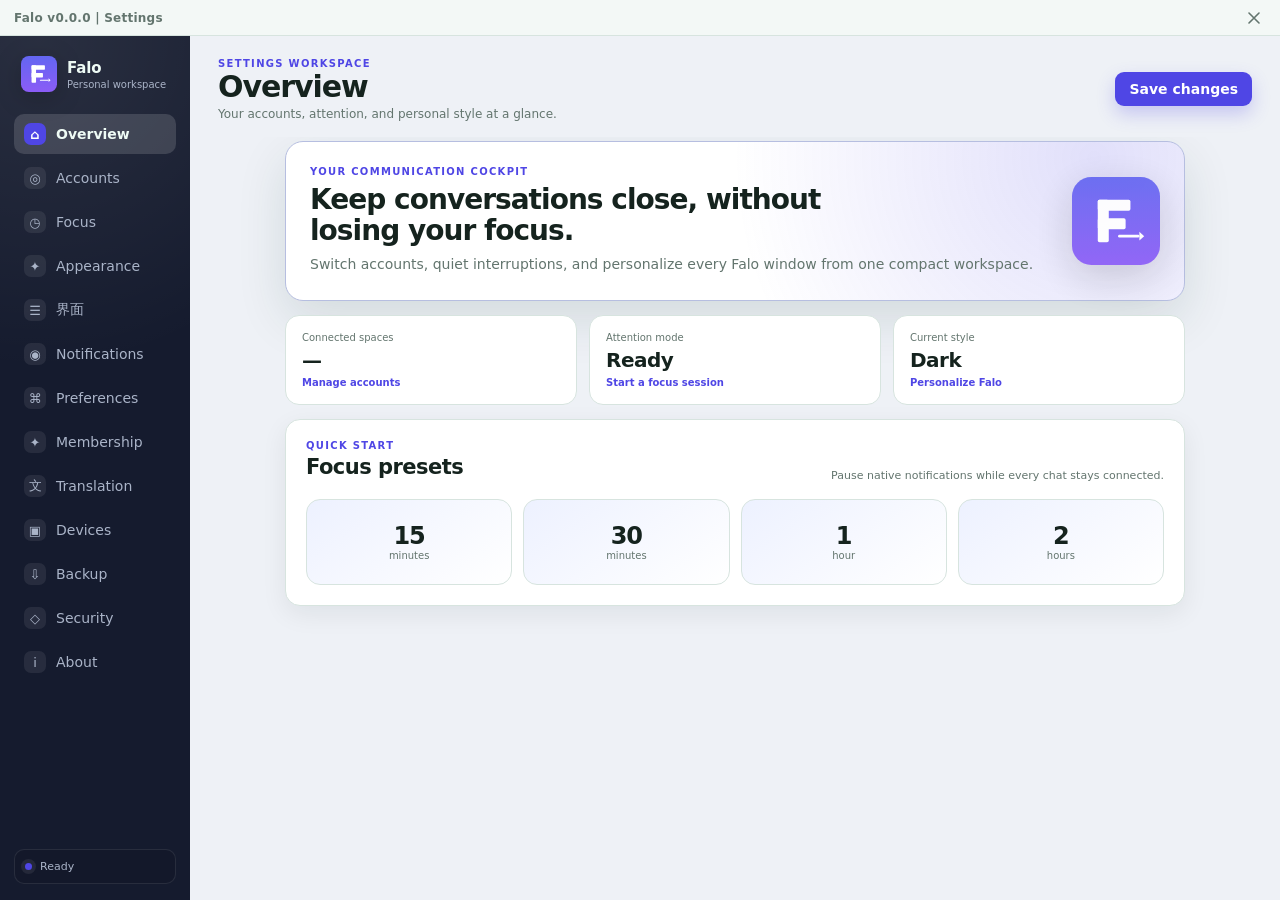
==== commit 428e9438: "brand: 改名 Falo（飞译）+ 新图标 + 靛紫主题 - 全仓替换 WATransChat/WhatsNow/whatsnow → Falo/falo（含全局对象 __falo*、环境变量 F" ====
--- a/frontend/index.html
+++ b/frontend/index.html
@@ -4,12 +4,12 @@
     <meta charset="utf-8" />
     <meta name="viewport" content="width=device-width, initial-scale=1" />
     <meta id="theme_color" name="theme-color" content="#f3f7f5" />
-    <title data-i18n="doc.title">WATransChat v0.0.0 | Settings</title>
+    <title data-i18n="doc.title">Falo v0.0.0 | Settings</title>
     <link rel="stylesheet" href="style.css?v=2.6.3" />
   </head>
   <body>
     <div class="window-titlebar" data-tauri-drag-region>
-      <span class="window-titlebar-name" data-tauri-drag-region data-i18n="titlebar.name">WATransChat v0.0.0 | Settings</span>
+      <span class="window-titlebar-name" data-tauri-drag-region data-i18n="titlebar.name">Falo v0.0.0 | Settings</span>
       <button
         type="button"
         id="window-close"
@@ -34,7 +34,7 @@
         <div class="brand-block">
           <img class="brand-mark" src="app-icon.svg" alt="" aria-hidden="true" />
           <div>
-            <strong>WATransChat</strong>
+            <strong>Falo</strong>
             <span data-i18n="brand.sub">Personal workspace</span>
           </div>
         </div>
@@ -117,7 +117,7 @@
                 <p class="eyebrow" data-i18n="overview.eyebrow">Your communication cockpit</p>
                 <h2 data-i18n="overview.headline">Keep conversations close, without losing your focus.</h2>
                 <p>
-                  <span data-i18n="overview.body">Switch accounts, quiet interruptions, and personalize every WATransChat window from one compact workspace.</span>
+                  <span data-i18n="overview.body">Switch accounts, quiet interruptions, and personalize every Falo window from one compact workspace.</span>
                 </p>
               </div>
               <img src="app-icon.svg" alt="" aria-hidden="true" />
@@ -137,7 +137,7 @@
               <button type="button" class="metric-card" data-jump-panel="appearance">
                 <span class="metric-label" data-i18n="overview.metric.style">Current style</span>
                 <strong id="overview_theme">Dark</strong>
-                <small data-i18n="overview.metric.styleHint">Personalize WATransChat</small>
+                <small data-i18n="overview.metric.styleHint">Personalize Falo</small>
               </button>
             </div>
 
@@ -318,7 +318,7 @@
               </p>
             </div>
             <fieldset class="theme-picker">
-              <legend class="sr-only">WATransChat theme</legend>
+              <legend class="sr-only">Falo theme</legend>
               <label class="theme-option">
                 <input type="radio" name="theme" value="system" />
                 <span class="theme-swatch theme-swatch-system" aria-hidden="true"></span>
@@ -522,7 +522,7 @@
             <div class="panel-intro">
               <p class="eyebrow" data-i18n="preferences.eyebrow">Desktop</p>
               <h2 data-i18n="preferences.title">Preferences</h2>
-              <p data-i18n="preferences.body">Control how WATransChat stays available while you work.</p>
+              <p data-i18n="preferences.body">Control how Falo stays available while you work.</p>
             </div>
             <div class="section-surface setting-list">
               <label class="switch-row">
@@ -534,7 +534,7 @@
                 <input type="checkbox" id="start_minimized" />
               </label>
               <label class="switch-row">
-                <span><strong data-i18n="preferences.autostart">Launch at startup</strong><small data-i18n="preferences.autostartHelp">Start WATransChat after you sign in.</small></span>
+                <span><strong data-i18n="preferences.autostart">Launch at startup</strong><small data-i18n="preferences.autostartHelp">Start Falo after you sign in.</small></span>
                 <input type="checkbox" id="autostart" />
               </label>
               <label class="switch-row">
@@ -1020,7 +1020,7 @@
             <div class="panel-intro">
               <p class="eyebrow" data-i18n="security.eyebrow">Privacy</p>
               <h2 data-i18n="security.title">App lock</h2>
-              <p data-i18n="security.body">Require authentication before any WATransChat chat is revealed.</p>
+              <p data-i18n="security.body">Require authentication before any Falo chat is revealed.</p>
             </div>
             <div class="section-surface">
               <div id="lock-disabled">
@@ -1061,4 +1061,4 @@
                 </div>
               </div>
               <p class="field-note">
-                <span data-i18n="security.note">App lock controls access to WATransChat windows. It does not encrypt session data on disk; use full-disk encrypt+                <span data-i18n="security.note">App lock controls access to Falo windows. It does not encrypt session data on disk; use full-disk encrypt
--- a/frontend/style.css
+++ b/frontend/style.css
@@ -2,19 +2,19 @@
   color-scheme: light;
   font-family:
     Inter, "Segoe UI Variable", "Segoe UI", system-ui, -apple-system, sans-serif;
-  --bg: #edf4f1;
-  --rail: #102c24;
+  --bg: #eef1f6;
+  --rail: #151b2e;
   --rail-text: #eefbf5;
-  --rail-muted: #a9c4b8;
+  --rail-muted: #aab4c8;
   --surface: #ffffff;
   --surface-soft: #f3f8f6;
   --surface-raised: #ffffff;
   --border: #d7e4df;
   --text: #15231e;
   --muted: #63756e;
-  --accent: #087a60;
-  --accent-strong: #05634e;
-  --accent-soft: #d9eee7;
+  --accent: #4f46e5;
+  --accent-strong: #4338ca;
+  --accent-soft: #e0e7ff;
   --danger: #b62d43;
   --shadow: 0 18px 50px rgb(18 61 48 / 12%);
   --focus-ring: 0 0 0 3px rgb(8 122 96 / 24%);
@@ -22,22 +22,22 @@
 
 :root[data-theme="dark"] {
   color-scheme: dark;
-  --bg: #0b1210;
-  --rail: #07100d;
-  --rail-text: #eff8f4;
-  --rail-muted: #9db2a9;
-  --surface: #121c18;
-  --surface-soft: #17241f;
-  --surface-raised: #1a2923;
-  --border: #2c4037;
+  --bg: #0b0f14;
+  --rail: #0d1020;
+  --rail-text: #f0f3fa;
+  --rail-muted: #a3aec4;
+  --surface: #151a2b;
+  --surface-soft: #1b2135;
+  --surface-raised: #202741;
+  --border: #2b3450;
   --text: #eef6f2;
-  --muted: #acbdb5;
-  --accent: #55d2aa;
-  --accent-strong: #77e2bf;
-  --accent-soft: #153f32;
+  --muted: #b3bcd0;
+  --accent: #818cf8;
+  --accent-strong: #a5b4fc;
+  --accent-soft: #312e81;
   --danger: #ff8b9c;
   --shadow: 0 18px 55px rgb(0 0 0 / 30%);
-  --focus-ring: 0 0 0 3px rgb(85 210 170 / 28%);
+  --focus-ring: 0 0 0 3px rgb(129 140 248 / 28%);
 }
 
 :root[data-theme="midnight"] {
@@ -52,9 +52,9 @@
   --border: #26415e;
   --text: #f0f6ff;
   --muted: #adc0d7;
-  --accent: #44d6c7;
-  --accent-strong: #70e8dc;
-  --accent-soft: #103d44;
+  --accent: #22d3ee;
+  --accent-strong: #67e8f9;
+  --accent-soft: #164e63;
   --danger: #ff91a1;
   --shadow: 0 18px 55px rgb(0 0 0 / 34%);
   --focus-ring: 0 0 0 3px rgb(68 214 199 / 28%);
@@ -62,19 +62,19 @@
 
 :root[data-theme="forest"] {
   color-scheme: dark;
-  --bg: #06130e;
-  --rail: #04100b;
+  --bg: #0b1019;
+  --rail: #080b16;
   --rail-text: #effaf3;
-  --rail-muted: #9fbeaa;
-  --surface: #0b1c14;
-  --surface-soft: #10281d;
-  --surface-raised: #153225;
-  --border: #284d39;
+  --rail-muted: #9fb0c8;
+  --surface: #0d1424;
+  --surface-soft: #161d33;
+  --surface-raised: #1d2743;
+  --border: #33406b;
   --text: #eff9f3;
-  --muted: #aac7b5;
-  --accent: #4bd394;
-  --accent-strong: #72e2ae;
-  --accent-soft: #15452f;
+  --muted: #b3b9d6;
+  --accent: #a78bfa;
+  --accent-strong: #c4b5fd;
+  --accent-soft: #3b0764;
   --danger: #ff8fa0;
   --shadow: 0 18px 55px rgb(0 0 0 / 32%);
   --focus-ring: 0 0 0 3px rgb(75 211 148 / 28%);
@@ -92,9 +92,9 @@
   --border: #343f48;
   --text: #f3f5f6;
   --muted: #b5bec5;
-  --accent: #64d2b3;
-  --accent-strong: #84dfc5;
-  --accent-soft: #1b4037;
+  --accent: #818cf8;
+  --accent-strong: #a5b4fc;
+  --accent-soft: #2a2f52;
   --danger: #ff8ca0;
   --shadow: 0 20px 60px rgb(0 0 0 / 36%);
   --focus-ring: 0 0 0 3px rgb(100 210 179 / 28%);
@@ -106,7 +106,7 @@
   --rail: #041017;
   --rail-text: #effcff;
   --rail-muted: #9cc0c8;
-  --surface: #0a2029;
+  --surface: #0a1524;
   --surface-soft: #0e2b36;
   --surface-raised: #123641;
   --border: #28505d;
@@ -218,7 +218,7 @@
   overflow: hidden;
 }
 
-/* Seamless window: custom title bar drawn by the page — "WhatsNow — Settings"
+/* Seamless window: custom title bar drawn by the page — "Falo — Settings"
    on the left, a functional close/X on the right. The whole bar is a drag
    region; the close button is explicitly excluded so it stays clickable. */
 .window-titlebar {
@@ -979,7 +979,7 @@
   font-weight: 500;
 }
 
-/* WATransChat options.css quality-test-card parity */
+/* Falo options.css quality-test-card parity */
 .quality-test-results {
   display: grid;
   grid-template-columns: repeat(auto-fill, minmax(260px, 1fr));
@@ -1238,16 +1238,16 @@
 }
 
 .theme-swatch-system { background: linear-gradient(135deg, #f5f7f6 0 50%, #10231c 50%); }
-.theme-swatch-light { background: linear-gradient(135deg, #fff 0 60%, #d9fdd3 60%); }
-.theme-swatch-dark { background: linear-gradient(135deg, #111b21 0 60%, #005c4b 60%); }
+.theme-swatch-light { background: linear-gradient(135deg, #fff 0 60%, #e4e1fd 60%); }
+.theme-swatch-dark { background: linear-gradient(135deg, #111b21 0 60%, #4338ca 60%); }
 .theme-swatch-midnight { background: linear-gradient(135deg, #081525 0 60%, #14535e 60%); }
-.theme-swatch-forest { background: linear-gradient(135deg, #0a1d14 0 60%, #1b684c 60%); }
+.theme-swatch-forest { background: linear-gradient(135deg, #0f1224 0 60%, #4f46e5 60%); }
 .theme-swatch-graphite { background: linear-gradient(135deg, #171c21 0 60%, #425d57 60%); }
 .theme-swatch-ocean { background: linear-gradient(135deg, #08242d 0 60%, #147787 60%); }
 .theme-swatch-blush { background: linear-gradient(135deg, #fffafb 0 60%, #f3cfda 60%); }
 .theme-swatch-lavender { background: linear-gradient(135deg, #fcfaff 0 60%, #ddd0ee 60%); }
 .theme-swatch-candy { background: linear-gradient(135deg, #fffafd 0 52%, #f2d0e2 52% 76%, #cae9ea 76%); }
-.theme-swatch-aurora { background: linear-gradient(135deg, #ffdfe9 0%, #eadfff 35%, #dff2ff 68%, #dcf5e7 100%); }
+.theme-swatch-aurora { background: linear-gradient(135deg, #ffdfe9 0%, #eadfff 35%, #dff2ff 68%, #e6e4fd 100%); }
 
 .setting-list {
   padding: 0 20px;
@@ -2214,7 +2214,7 @@
   margin-top: 10px;
 }
 
-/* WATransChat options.css — Devices panel */
+/* Falo options.css — Devices panel */
 .devices-desc {
   font-size: 14px;
   color: #666;
@@ -2341,7 +2341,7 @@
 }
 
 .device-status-active {
-  background: #d3f9d8;
+  background: #ded9fd;
   color: #2b8a3e;
 }
 
@@ -2493,7 +2493,7 @@
 }
 
 .fingerprint-json .fp-string {
-  color: #c3e88d;
+  color: #c4b5fd;
 }
 
 .fingerprint-json .fp-number {
@@ -2553,7 +2553,7 @@
   flex-shrink: 0;
 }
 
-/* WATransChat options.css lang-search-select (searchable language lists) */
+/* Falo options.css lang-search-select (searchable language lists) */
 select.lang-search-select-native {
   position: absolute !important;
   width: 1px !important;
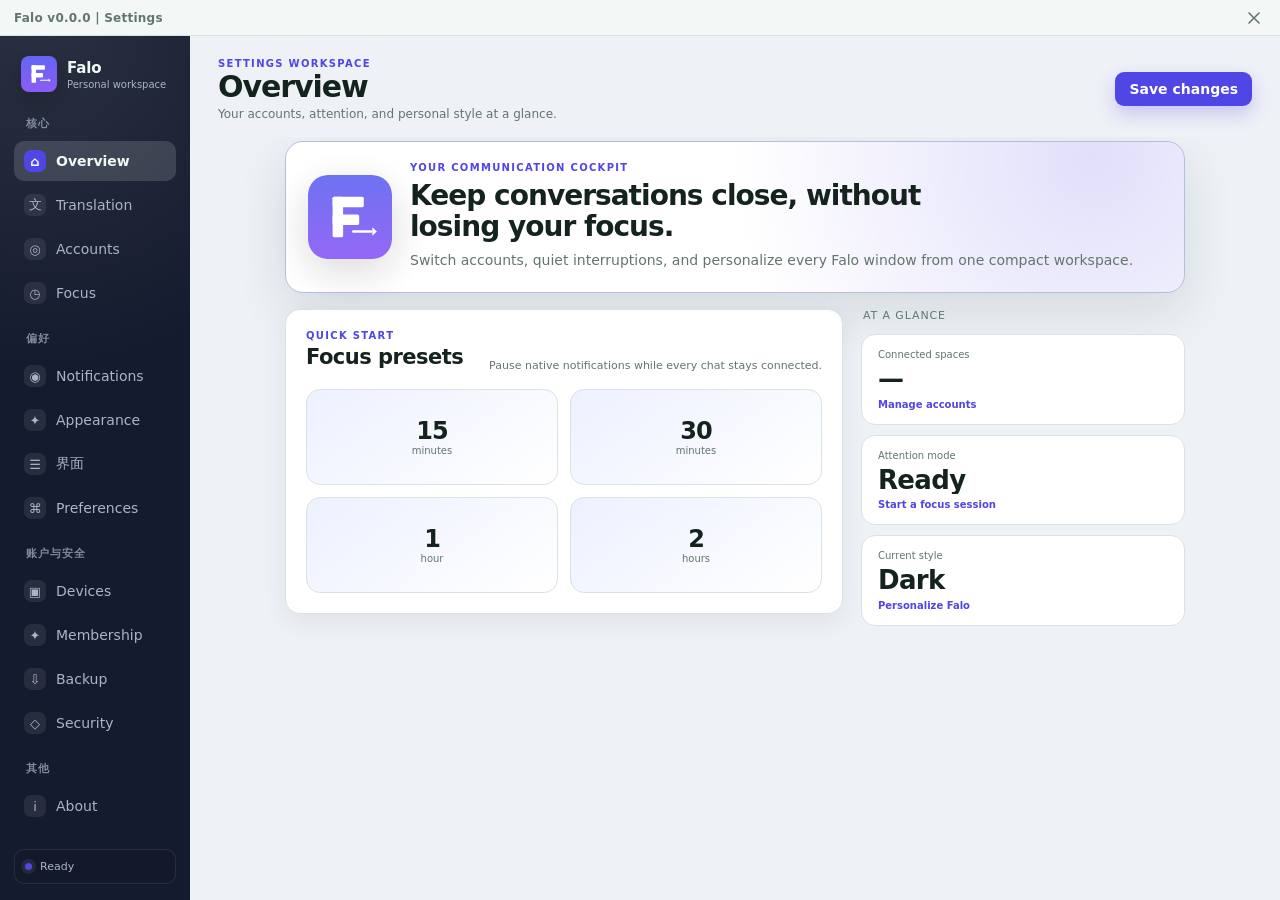
==== commit 7dc4059d: "layout: 重构界面排布（导航四分组 + Overview 两栏） - 左侧导航 13 项改为 4 组分区并调整顺序（核心/偏好/账户与安全/其他） - Overview 从竖向堆叠改为两栏：左 " ====
--- a/frontend/index.html
+++ b/frontend/index.html
@@ -40,10 +40,15 @@
         </div>
 
         <nav class="settings-nav">
+          <p class="nav-group">核心</p>
           <button type="button" class="nav-item active" data-panel-target="overview">
             <span class="nav-icon" aria-hidden="true">⌂</span>
             <span data-i18n="nav.overview">Overview</span>
           </button>
+          <button type="button" class="nav-item" data-panel-target="translation">
+            <span class="nav-icon" aria-hidden="true">文</span>
+            <span data-i18n="nav.translation">Translation</span>
+          </button>
           <button type="button" class="nav-item" data-panel-target="accounts">
             <span class="nav-icon" aria-hidden="true">◎</span>
             <span data-i18n="nav.accounts">Accounts</span>
@@ -52,6 +57,11 @@
             <span class="nav-icon" aria-hidden="true">◷</span>
             <span data-i18n="nav.focus">Focus</span>
           </button>
+          <p class="nav-group">偏好</p>
+          <button type="button" class="nav-item" data-panel-target="notifications">
+            <span class="nav-icon" aria-hidden="true">◉</span>
+            <span data-i18n="nav.notifications">Notifications</span>
+          </button>
           <button type="button" class="nav-item" data-panel-target="appearance">
             <span class="nav-icon" aria-hidden="true">✦</span>
             <span data-i18n="nav.appearance">Appearance</span>
@@ -60,26 +70,19 @@
             <span class="nav-icon" aria-hidden="true">☰</span>
             <span data-i18n="nav.interface">界面</span>
           </button>
-          <button type="button" class="nav-item" data-panel-target="notifications">
-            <span class="nav-icon" aria-hidden="true">◉</span>
-            <span data-i18n="nav.notifications">Notifications</span>
-          </button>
           <button type="button" class="nav-item" data-panel-target="preferences">
             <span class="nav-icon" aria-hidden="true">⌘</span>
             <span data-i18n="nav.preferences">Preferences</span>
           </button>
+          <p class="nav-group">账户与安全</p>
+          <button type="button" class="nav-item" data-panel-target="devices">
+            <span class="nav-icon" aria-hidden="true">▣</span>
+            <span data-i18n="nav.devices">Devices</span>
+          </button>
           <button type="button" class="nav-item" data-panel-target="membership">
             <span class="nav-icon" aria-hidden="true">✦</span>
             <span data-i18n="nav.membership">Membership</span>
           </button>
-          <button type="button" class="nav-item" data-panel-target="translation">
-            <span class="nav-icon" aria-hidden="true">文</span>
-            <span data-i18n="nav.translation">Translation</span>
-          </button>
-          <button type="button" class="nav-item" data-panel-target="devices">
-            <span class="nav-icon" aria-hidden="true">▣</span>
-            <span data-i18n="nav.devices">Devices</span>
-          </button>
           <button type="button" class="nav-item" data-panel-target="backup">
             <span class="nav-icon" aria-hidden="true">⇩</span>
             <span data-i18n="nav.backup">Backup</span>
@@ -88,6 +91,7 @@
             <span class="nav-icon" aria-hidden="true">◇</span>
             <span data-i18n="nav.security">Security</span>
           </button>
+          <p class="nav-group">其他</p>
           <button type="button" class="nav-item" data-panel-target="about">
             <span class="nav-icon" aria-hidden="true">i</span>
             <span data-i18n="nav.about">About</span>
@@ -112,36 +116,19 @@
 
         <main class="panel-stage">
           <section class="settings-panel active" data-panel="overview" aria-labelledby="panel_title">
-            <div class="welcome-card">
-              <div>
-                <p class="eyebrow" data-i18n="overview.eyebrow">Your communication cockpit</p>
-                <h2 data-i18n="overview.headline">Keep conversations close, without losing your focus.</h2>
-                <p>
-                  <span data-i18n="overview.body">Switch accounts, quiet interruptions, and personalize every Falo window from one compact workspace.</span>
-                </p>
-              </div>
-              <img src="app-icon.svg" alt="" aria-hidden="true" />
-            </div>
-
-            <div class="metric-grid">
-              <button type="button" class="metric-card" data-jump-panel="accounts">
-                <span class="metric-label" data-i18n="overview.metric.spaces">Connected spaces</span>
-                <strong id="overview_accounts">—</strong>
-                <small data-i18n="overview.metric.spacesHint">Manage accounts</small>
-              </button>
-              <button type="button" class="metric-card" data-jump-panel="focus">
-                <span class="metric-label" data-i18n="overview.metric.attention">Attention mode</span>
-                <strong id="overview_focus">Ready</strong>
-                <small data-i18n="overview.metric.attentionHint">Start a focus session</small>
-              </button>
-              <button type="button" class="metric-card" data-jump-panel="appearance">
-                <span class="metric-label" data-i18n="overview.metric.style">Current style</span>
-                <strong id="overview_theme">Dark</strong>
-                <small data-i18n="overview.metric.styleHint">Personalize Falo</small>
-              </button>
-            </div>
-
-            <div class="section-surface">
+          <div class="welcome-card">
+            <img src="app-icon.svg" alt="" aria-hidden="true" class="welcome-mark" />
+            <div>
+              <p class="eyebrow" data-i18n="overview.eyebrow">Your communication cockpit</p>
+              <h2 data-i18n="overview.headline">Keep conversations close, without losing your focus.</h2>
+              <p>
+                <span data-i18n="overview.body">Switch accounts, quiet interruptions, and personalize every Falo window from one compact workspace.</span>
+              </p>
+            </div>
+          </div>
+
+          <div class="overview-layout">
+            <section class="section-surface overview-block">
               <div class="section-heading">
                 <div>
                   <p class="eyebrow" data-i18n="overview.quickEyebrow">Quick start</p>
@@ -163,10 +150,32 @@
                   <strong>2</strong><span data-i18n="unit.hours">hours</span>
                 </button>
               </div>
-            </div>
-          </section>
-
-          <section class="settings-panel" data-panel="accounts" hidden>
+            </section>
+
+            <aside class="overview-side">
+              <p class="side-title" data-i18n="overview.sideTitle">At a glance</p>
+              <div class="metric-stack">
+                <button type="button" class="metric-card" data-jump-panel="accounts">
+                  <span class="metric-label" data-i18n="overview.metric.spaces">Connected spaces</span>
+                  <strong id="overview_accounts">—</strong>
+                  <small data-i18n="overview.metric.spacesHint">Manage accounts</small>
+                </button>
+                <button type="button" class="metric-card" data-jump-panel="focus">
+                  <span class="metric-label" data-i18n="overview.metric.attention">Attention mode</span>
+                  <strong id="overview_focus">Ready</strong>
+                  <small data-i18n="overview.metric.attentionHint">Start a focus session</small>
+                </button>
+                <button type="button" class="metric-card" data-jump-panel="appearance">
+                  <span class="metric-label" data-i18n="overview.metric.style">Current style</span>
+                  <strong id="overview_theme">Dark</strong>
+                  <small data-i18n="overview.metric.styleHint">Personalize Falo</small>
+                </button>
+              </div>
+            </aside>
+          </div>
+        </section>
+
+        <section class="settings-panel" data-panel="accounts" hidden>
             <div class="panel-intro">
               <p class="eyebrow" data-i18n="accounts.eyebrow">Workspace</p>
               <h2 data-i18n="accounts.title">Accounts</h2>
--- a/frontend/style.css
+++ b/frontend/style.css
@@ -2885,3 +2885,65 @@
     transition-duration: 0.01ms !important;
   }
 }
+
+/* ============================================================
+   Falo layout overrides —— 与上游排版不同：
+   · 左侧导航按「核心 / 偏好 / 账户与安全 / 其他」分组
+   · Overview 改为左右两栏：左=快捷预设（2×2），右=指标竖排
+   ============================================================ */
+.nav-group {
+  margin: 14px 12px 6px;
+  font-size: 11px;
+  font-weight: 600;
+  letter-spacing: 0.08em;
+  text-transform: uppercase;
+  color: var(--rail-muted);
+  opacity: 0.72;
+}
+.nav-group:first-of-type { margin-top: 2px; }
+
+.overview-layout {
+  display: flex;
+  flex-wrap: wrap;
+  gap: 18px;
+  align-items: flex-start;
+  margin-top: 16px;
+}
+.overview-layout > .overview-block { flex: 1 1 56%; min-width: 360px; }
+.overview-layout > .overview-side { flex: 1 1 30%; min-width: 240px; }
+.overview-block { margin: 0; }
+.overview-side { display: flex; flex-direction: column; gap: 10px; min-width: 0; }
+.side-title {
+  margin: 0 2px 2px;
+  font-size: 11px;
+  letter-spacing: 0.08em;
+  text-transform: uppercase;
+  color: var(--muted);
+}
+.metric-stack { display: flex; flex-direction: column; gap: 10px; }
+.metric-stack .metric-card { padding: 14px 16px; }
+.metric-stack .metric-card strong { font-size: 26px; line-height: 1.1; }
+
+.welcome-card {
+  grid-template-columns: 84px minmax(0, 1fr);
+  padding: 20px 22px;
+  gap: 18px;
+}
+.welcome-card .welcome-mark {
+  width: 84px;
+  height: 84px;
+  border-radius: 20px;
+  justify-self: start;
+}
+
+.compact-presets {
+  grid-template-columns: repeat(2, minmax(0, 1fr));
+  gap: 12px;
+  margin-bottom: 0;
+}
+.preset-button { min-height: 96px; }
+
+@media (max-width: 940px) {
+  .overview-layout > .overview-block,
+  .overview-layout > .overview-side { flex-basis: 100%; }
+}
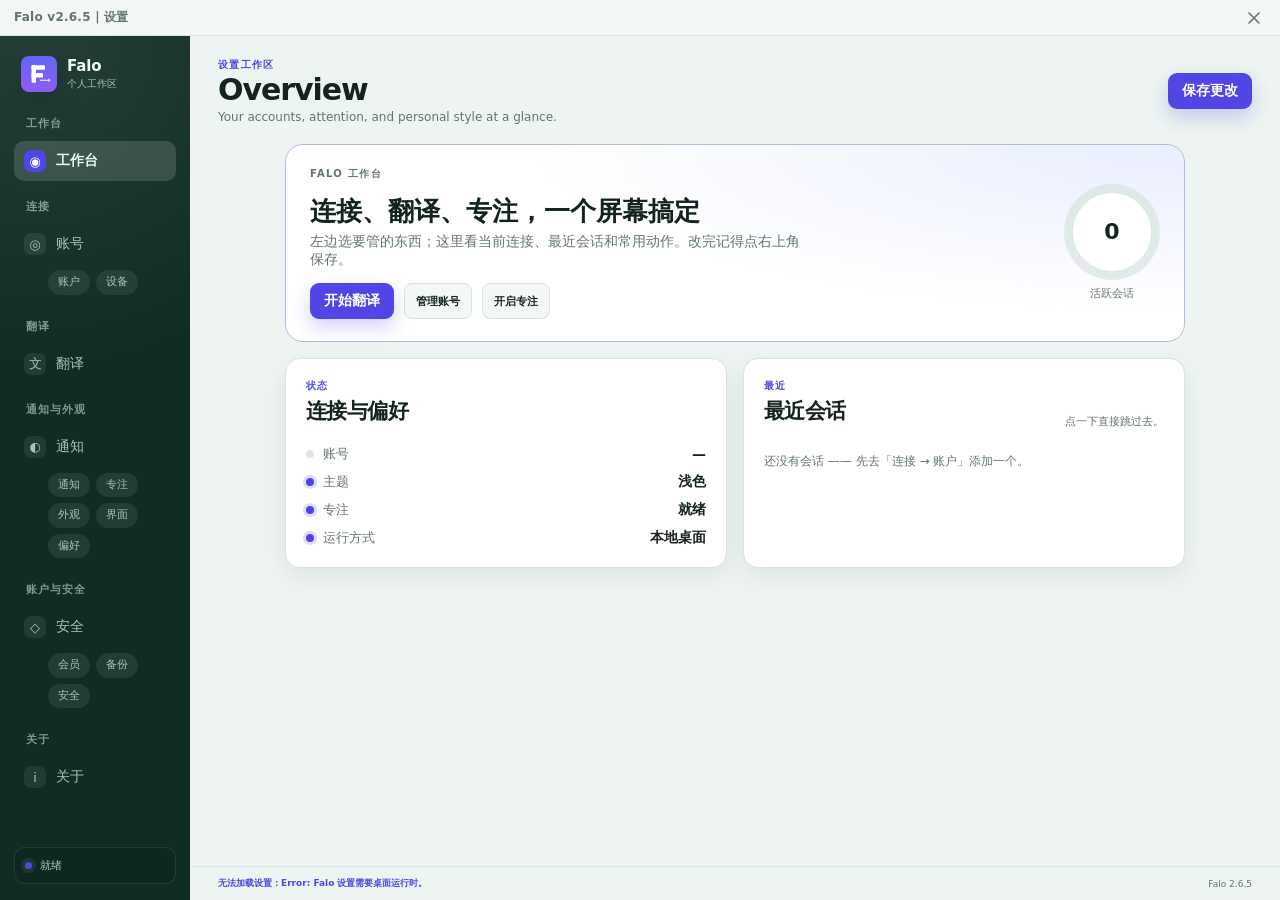
==== commit c1ec8cf6: "feat(ui): 信息架构 v2 + 工作台落地页 + 组件重画；资源改为完整重解 - 资源：改用逐字节 brotli 解压，index.html/i18n.js/main.js 等 15 个文件此" ====
--- a/frontend/index.html
+++ b/frontend/index.html
@@ -40,58 +40,53 @@
         </div>
 
         <nav class="settings-nav">
-          <p class="nav-group">核心</p>
-          <button type="button" class="nav-item active" data-panel-target="overview">
-            <span class="nav-icon" aria-hidden="true">⌂</span>
-            <span data-i18n="nav.overview">Overview</span>
+          <p class="nav-group">工作台</p>
+          <button type="button" class="nav-item active" data-panel-target="workbench">
+            <span class="nav-icon" aria-hidden="true">◉</span>
+            <span>工作台</span>
           </button>
+
+          <p class="nav-group">连接</p>
+          <button type="button" class="nav-item" data-panel-target="accounts">
+            <span class="nav-icon" aria-hidden="true">◎</span>
+            <span data-i18n="nav.accounts">Accounts</span>
+          </button>
+          <div class="nav-sub">
+            <button type="button" class="sub-pill" data-panel-target="accounts">账户</button>
+            <button type="button" class="sub-pill" data-panel-target="devices">设备</button>
+          </div>
+
+          <p class="nav-group">翻译</p>
           <button type="button" class="nav-item" data-panel-target="translation">
             <span class="nav-icon" aria-hidden="true">文</span>
             <span data-i18n="nav.translation">Translation</span>
           </button>
-          <button type="button" class="nav-item" data-panel-target="accounts">
-            <span class="nav-icon" aria-hidden="true">◎</span>
-            <span data-i18n="nav.accounts">Accounts</span>
-          </button>
-          <button type="button" class="nav-item" data-panel-target="focus">
-            <span class="nav-icon" aria-hidden="true">◷</span>
-            <span data-i18n="nav.focus">Focus</span>
-          </button>
-          <p class="nav-group">偏好</p>
+
+          <p class="nav-group">通知与外观</p>
           <button type="button" class="nav-item" data-panel-target="notifications">
-            <span class="nav-icon" aria-hidden="true">◉</span>
+            <span class="nav-icon" aria-hidden="true">◐</span>
             <span data-i18n="nav.notifications">Notifications</span>
           </button>
-          <button type="button" class="nav-item" data-panel-target="appearance">
-            <span class="nav-icon" aria-hidden="true">✦</span>
-            <span data-i18n="nav.appearance">Appearance</span>
-          </button>
-          <button type="button" class="nav-item" data-panel-target="interface">
-            <span class="nav-icon" aria-hidden="true">☰</span>
-            <span data-i18n="nav.interface">界面</span>
-          </button>
-          <button type="button" class="nav-item" data-panel-target="preferences">
-            <span class="nav-icon" aria-hidden="true">⌘</span>
-            <span data-i18n="nav.preferences">Preferences</span>
-          </button>
+          <div class="nav-sub">
+            <button type="button" class="sub-pill" data-panel-target="notifications">通知</button>
+            <button type="button" class="sub-pill" data-panel-target="focus">专注</button>
+            <button type="button" class="sub-pill" data-panel-target="appearance">外观</button>
+            <button type="button" class="sub-pill" data-panel-target="interface">界面</button>
+            <button type="button" class="sub-pill" data-panel-target="preferences">偏好</button>
+          </div>
+
           <p class="nav-group">账户与安全</p>
-          <button type="button" class="nav-item" data-panel-target="devices">
-            <span class="nav-icon" aria-hidden="true">▣</span>
-            <span data-i18n="nav.devices">Devices</span>
-          </button>
-          <button type="button" class="nav-item" data-panel-target="membership">
-            <span class="nav-icon" aria-hidden="true">✦</span>
-            <span data-i18n="nav.membership">Membership</span>
-          </button>
-          <button type="button" class="nav-item" data-panel-target="backup">
-            <span class="nav-icon" aria-hidden="true">⇩</span>
-            <span data-i18n="nav.backup">Backup</span>
-          </button>
           <button type="button" class="nav-item" data-panel-target="security">
             <span class="nav-icon" aria-hidden="true">◇</span>
             <span data-i18n="nav.security">Security</span>
           </button>
-          <p class="nav-group">其他</p>
+          <div class="nav-sub">
+            <button type="button" class="sub-pill" data-panel-target="membership">会员</button>
+            <button type="button" class="sub-pill" data-panel-target="backup">备份</button>
+            <button type="button" class="sub-pill" data-panel-target="security">安全</button>
+          </div>
+
+          <p class="nav-group">关于</p>
           <button type="button" class="nav-item" data-panel-target="about">
             <span class="nav-icon" aria-hidden="true">i</span>
             <span data-i18n="nav.about">About</span>
@@ -115,7 +110,55 @@
         </header>
 
         <main class="panel-stage">
-          <section class="settings-panel active" data-panel="overview" aria-labelledby="panel_title">
+          <section class="settings-panel active" data-panel="workbench" aria-labelledby="panel_title">
+          <div class="wb-hero">
+            <div class="wb-hero-text">
+              <p class="eyebrow">Falo 工作台</p>
+              <h2>连接、翻译、专注，一个屏幕搞定</h2>
+              <p>左边选要管的东西；这里看当前连接、最近会话和常用动作。改完记得点右上角保存。</p>
+              <div class="wb-actions">
+                <button type="button" class="primary-action" data-jump-panel="translation">开始翻译</button>
+                <button type="button" class="secondary" data-jump-panel="accounts">管理账号</button>
+                <button type="button" class="secondary" data-jump-panel="focus">开启专注</button>
+              </div>
+            </div>
+            <div class="wb-ring-wrap">
+              <span class="ring" style="--p: 0"><b id="wb_ring_value">0</b></span>
+              <small>活跃会话</small>
+            </div>
+          </div>
+
+          <div class="wb-grid">
+            <section class="section-surface">
+              <div class="section-heading">
+                <div>
+                  <p class="eyebrow">状态</p>
+                  <h2>连接与偏好</h2>
+                </div>
+              </div>
+              <ul class="wb-status">
+                <li><span class="dot" id="wb_dot_accounts"></span>账号 <strong id="wb_accounts">—</strong></li>
+                <li><span class="dot ok"></span>主题 <strong id="wb_theme">Dark</strong></li>
+                <li><span class="dot" id="wb_dot_focus"></span>专注 <strong id="wb_focus">Ready</strong></li>
+                <li><span class="dot ok"></span>运行方式 <strong>本地桌面</strong></li>
+              </ul>
+            </section>
+            <section class="section-surface">
+              <div class="section-heading">
+                <div>
+                  <p class="eyebrow">最近</p>
+                  <h2>最近会话</h2>
+                </div>
+                <p>点一下直接跳过去。</p>
+              </div>
+              <div class="wb-sessions" id="wb_sessions">
+                <p class="wb-empty">还没有会话 —— 先去「连接 → 账户」添加一个。</p>
+              </div>
+            </section>
+          </div>
+        </section>
+
+        <section class="settings-panel" data-panel="overview" aria-labelledby="panel_title" hidden>
           <div class="welcome-card">
             <img src="app-icon.svg" alt="" aria-hidden="true" class="welcome-mark" />
             <div>
@@ -136,93 +179,42 @@
                 </div>
                 <p data-i18n="overview.focusPresetsHint">Pause native notifications while every chat stays connected.</p>
               </div>
-              <div class="focus-presets compact-presets" aria-label="Quick focus duration">
-                <button type="button" class="preset-button" data-focus-minutes="15">
-                  <strong>15</strong><span data-i18n="unit.minutes">minutes</span>
-                </button>
-                <button type="button" class="preset-button" data-focus-minutes="30">
-                  <strong>30</strong><span data-i18n="unit.minutes">minutes</span>
-                </button>
-                <button type="button" class="preset-button" data-focus-minutes="60">
-                  <strong>1</strong><span data-i18n="unit.hour">hour</span>
-                </button>
-                <button type="button" class="preset-button" data-focus-minutes="120">
-                  <strong>2</strong><span data-i18n="unit.hours">hours</span>
-                </button>
+              <div class="focus-controls">
+                <div class="focus-slider-row">
+                  <input type="range" id="focus_slider" min="5" max="120" step="5" value="30"
+                         aria-label="Focus duration in minutes" />
+                  <span class="focus-slider-value" id="focus_slider_value">30 分钟</span>
+                  <button type="button" class="primary-action" id="focus_slider_apply">开始专注</button>
+                </div>
+                <div class="chip-row">
+                  <button type="button" class="chip" data-focus-minutes="15">15 分钟</button>
+                  <button type="button" class="chip" data-focus-minutes="30">30 分钟</button>
+                  <button type="button" class="chip" data-focus-minutes="60">1 小时</button>
+                  <button type="button" class="chip" data-focus-minutes="120">2 小时</button>
+                </div>
               </div>
             </section>
 
             <aside class="overview-side">
-              <p class="side-title" data-i18n="overview.sideTitle">At a glance</p>
-              <div class="metric-stack">
-                <button type="button" class="metric-card" data-jump-panel="accounts">
-                  <span class="metric-label" data-i18n="overview.metric.spaces">Connected spaces</span>
-                  <strong id="overview_accounts">—</strong>
+              <p class="side-title">速览</p>
+              <div class="ring-grid">
+                <button type="button" class="ring-card" data-jump-panel="accounts">
+                  <span class="ring" style="--p: 12"><b id="overview_accounts">—</b></span>
+                  <span class="label" data-i18n="overview.metric.spaces">Connected spaces</span>
                   <small data-i18n="overview.metric.spacesHint">Manage accounts</small>
                 </button>
-                <button type="button" class="metric-card" data-jump-panel="focus">
-                  <span class="metric-label" data-i18n="overview.metric.attention">Attention mode</span>
-                  <strong id="overview_focus">Ready</strong>
+                <button type="button" class="ring-card" data-jump-panel="focus">
+                  <span class="ring" style="--p: 45"><b id="overview_focus">Ready</b></span>
+                  <span class="label" data-i18n="overview.metric.attention">Attention mode</span>
                   <small data-i18n="overview.metric.attentionHint">Start a focus session</small>
                 </button>
-                <button type="button" class="metric-card" data-jump-panel="appearance">
-                  <span class="metric-label" data-i18n="overview.metric.style">Current style</span>
-                  <strong id="overview_theme">Dark</strong>
+                <button type="button" class="ring-card" data-jump-panel="appearance">
+                  <span class="ring" style="--p: 70"><b id="overview_theme">Dark</b></span>
+                  <span class="label" data-i18n="overview.metric.style">Current style</span>
                   <small data-i18n="overview.metric.styleHint">Personalize Falo</small>
                 </button>
               </div>
-            </aside>
-          </div>
-        </section>
-
-        <section class="settings-panel" data-panel="accounts" hidden>
-            <div class="panel-intro">
-              <p class="eyebrow" data-i18n="accounts.eyebrow">Workspace</p>
-              <h2 data-i18n="accounts.title">Accounts</h2>
-              <p data-i18n="accounts.body">Keep work, personal, and project sessions separate and easy to reach.</p>
-            </div>
-            <div class="section-surface">
-              <div class="accounts-batch-bar">
-                <label class="accounts-select-all">
-                  <input type="checkbox" id="accounts_select_all" />
-                  <span data-i18n="accounts.selectAll">Select all</span>
-                </label>
-                <button type="button" id="accounts_open_selected" class="secondary" data-i18n="accounts.openSelected" disabled>
-                  Open selected
-                </button>
-                <button type="button" id="accounts_close_selected" class="secondary" data-i18n="accounts.closeSelected" disabled>
-                  Close selected
-                </button>
-                <button type="button" id="accounts_batch_cancel" class="secondary" data-i18n="accounts.batchCancel" hidden>
-                  Cancel queue
-                </button>
-              </div>
-              <p id="accounts_batch_note" class="field-note" aria-live="polite"></p>
-              <div id="accounts-list" class="accounts-list"></div>
-              <div class="add-row">
-                <input
-                  type="text"
-                  id="new_account_name"
-                  maxlength="60"
-                  placeholder="Account name, e.g. Work" data-i18n-placeholder="accounts.placeholder"
-                  aria-label="New account name"
-                />
-                <button id="add_account" data-i18n="accounts.add">Add account</button>
-              </div>
-              <p id="macos-note" class="warning-note" hidden><span data-i18n="accounts.macos">Multiple accounts require macOS 14 or newer.</span></p>
-            </div>
-            <div id="fingerprint-modal" class="device-limit-modal" hidden>
-              <div class="device-limit-dialog fingerprint-dialog" role="dialog" aria-modal="true" aria-labelledby="fingerprint-title">
-                <h3 id="fingerprint-title" data-i18n="accounts.fingerprintTitle">Browser fingerprint</h3>
-                <p id="fingerprint-subtitle" class="field-note"></p>
-                <pre id="fingerprint-json" class="fingerprint-json" tabindex="0" aria-label="Fingerprint JSON"></pre>
-                <div class="device-limit-actions">
-                  <button type="button" id="fingerprint-copy" class="secondary" data-i18n="accounts.fingerprintCopy">Copy JSON</button>
-                  <button type="button" id="fingerprint-close" class="primary-action" data-i18n="accounts.fingerprintClose">Close</button>
-                </div>
-                <p id="fingerprint-note" class="field-note" aria-live="polite"></p>
-              </div>
-            </div>
+            
             <div id="account-proxy-modal" class="device-limit-modal" hidden>
               <div class="device-limit-dialog fingerprint-dialog" role="dialog" aria-modal="true" aria-labelledby="account-proxy-title">
                 <h3 id="account-proxy-title" data-i18n="accounts.proxyTitle">Account proxy</h3>
@@ -1070,4 +1062,116 @@
                 </div>
               </div>
               <p class="field-note">
-                <span data-i18n="security.note">App lock controls access to Falo windows. It does not encrypt session data on disk; use full-disk encrypt+                <span data-i18n="security.note">App lock controls access to Falo windows. It does not encrypt session data on disk; use full-disk encryption for at-rest protection.</span>
+              </p>
+            </div>
+          </section>
+
+          <section class="settings-panel" data-panel="about" hidden>
+            <div class="panel-intro">
+              <p class="eyebrow" data-i18n="about.eyebrow">Identity</p>
+              <h2 data-i18n="about.title">About Falo</h2>
+              <p data-i18n="about.body">A focused desktop workspace for clearer, calmer WhatsApp communication.</p>
+            </div>
+            <div class="section-surface about-card">
+              <img src="app-icon.svg" alt="" aria-hidden="true" />
+              <div class="about-copy">
+                <span class="about-version" data-version-ref>Falo 0.0.0</span>
+                <h3 data-i18n="about.tagline">Designed for productive conversations.</h3>
+                <p>
+                  <span data-i18n="about.thanks"></a>.
+                </p>
+                <p class="about-legal">
+                  <span data-i18n="about.legal"></span>
+                </p>
+                <div class="about-actions">
+                  <button type="button" id="about_check_update" class="ghost-btn" data-i18n="about.checkUpdate">
+                    Check for updates
+                  </button>
+                  <span id="about_update_note" class="field-note" role="status"></span>
+                </div>
+              </div>
+            </div>
+          </section>
+        </main>
+
+        <footer class="workspace-footer">
+          <span id="note" class="save-note" role="status"></span>
+          <span data-version-ref>Falo 0.0.0</span>
+        </footer>
+      </div>
+    </div>
+
+    <div id="phrase-manage-modal" class="device-limit-modal" hidden>
+      <div
+        class="device-limit-dialog phrase-manage-dialog"
+        role="dialog"
+        aria-modal="true"
+        aria-labelledby="phrase-manage-title"
+      >
+        <div class="device-limit-dialog-head">
+          <h3 id="phrase-manage-title" data-i18n="interface.phrases">Quick phrases</h3>
+          <button
+            type="button"
+            id="phrase-manage-close"
+            class="device-limit-close-btn"
+            data-i18n-aria-label="interface.phrasesClose"
+            aria-label="Close"
+          >
+            ×
+          </button>
+        </div>
+        <div id="phrase-manage-list" class="phrase-manage-list"></div>
+        <div class="phrase-manage-compose">
+          <textarea
+            id="phrase-manage-new"
+            class="phrase-manage-new"
+            rows="3"
+            data-i18n-placeholder="interface.phrasesNewPlaceholder"
+            placeholder="Enter a new phrase"
+          ></textarea>
+          <div class="phrase-manage-compose-actions">
+            <button type="button" id="phrase-manage-add" class="secondary" data-i18n="interface.phrasesAdd">
+              Add
+            </button>
+          </div>
+        </div>
+      </div>
+    </div>
+
+    <script src="vendor/xlsx.full.min.js?v=2.6.0"></script>
+    <script src="falo-lang-list.js?v=2.6.0"></script>
+    <script src="falo-engine-list.js?v=2.6.0"></script>
+    <script src="i18n.js?v=2.6.3"></script>
+    <script src="theme.js?v=2.6.0"></script>
+    <script src="confirm.js?v=2.6.4"></script>
+    <script src="hotkey.js?v=2.6.0"></script>
+    <script src="contacts-backup.js?v=2.6.0"></script>
+    <script src="settings-backup.js?v=2.6.0"></script>
+    <script src="main.js?v=2.6.3"></script>
+    <script>
+      // Seamless window: the page draws its own titlebar (drag region + close
+      // button). Wire the close button to the native window (window.close fallback).
+      (function () {
+        var close = document.getElementById("window-close");
+        var closeWindow = function () {
+          var win =
+            window.__TAURI__ &&
+            window.__TAURI__.window &&
+            window.__TAURI__.window.getCurrentWindow();
+          if (win && win.close) {
+            win.close().catch(function () {
+              window.close();
+            });
+          } else {
+            window.close();
+          }
+        };
+        if (close) {
+          close.addEventListener("click", closeWindow);
+        }
+      })();
+    </script>
+    <script src="falo-extra.js"></script>
+  </body>
+</html>
--- a/frontend/style.css
+++ b/frontend/style.css
@@ -2,10 +2,10 @@
   color-scheme: light;
   font-family:
     Inter, "Segoe UI Variable", "Segoe UI", system-ui, -apple-system, sans-serif;
-  --bg: #eef1f6;
-  --rail: #151b2e;
+  --bg: #edf4f1;
+  --rail: #102c24;
   --rail-text: #eefbf5;
-  --rail-muted: #aab4c8;
+  --rail-muted: #a9c4b8;
   --surface: #ffffff;
   --surface-soft: #f3f8f6;
   --surface-raised: #ffffff;
@@ -22,22 +22,22 @@
 
 :root[data-theme="dark"] {
   color-scheme: dark;
-  --bg: #0b0f14;
-  --rail: #0d1020;
-  --rail-text: #f0f3fa;
-  --rail-muted: #a3aec4;
-  --surface: #151a2b;
-  --surface-soft: #1b2135;
-  --surface-raised: #202741;
-  --border: #2b3450;
+  --bg: #0b1210;
+  --rail: #07100d;
+  --rail-text: #eff8f4;
+  --rail-muted: #9db2a9;
+  --surface: #121c18;
+  --surface-soft: #17241f;
+  --surface-raised: #1a2923;
+  --border: #2c4037;
   --text: #eef6f2;
-  --muted: #b3bcd0;
+  --muted: #acbdb5;
   --accent: #818cf8;
   --accent-strong: #a5b4fc;
   --accent-soft: #312e81;
   --danger: #ff8b9c;
   --shadow: 0 18px 55px rgb(0 0 0 / 30%);
-  --focus-ring: 0 0 0 3px rgb(129 140 248 / 28%);
+  --focus-ring: 0 0 0 3px rgb(85 210 170 / 28%);
 }
 
 :root[data-theme="midnight"] {
@@ -62,16 +62,16 @@
 
 :root[data-theme="forest"] {
   color-scheme: dark;
-  --bg: #0b1019;
-  --rail: #080b16;
+  --bg: #06130e;
+  --rail: #04100b;
   --rail-text: #effaf3;
-  --rail-muted: #9fb0c8;
-  --surface: #0d1424;
-  --surface-soft: #161d33;
-  --surface-raised: #1d2743;
-  --border: #33406b;
+  --rail-muted: #9fbeaa;
+  --surface: #0b1c14;
+  --surface-soft: #10281d;
+  --surface-raised: #153225;
+  --border: #284d39;
   --text: #eff9f3;
-  --muted: #b3b9d6;
+  --muted: #aac7b5;
   --accent: #a78bfa;
   --accent-strong: #c4b5fd;
   --accent-soft: #3b0764;
@@ -92,9 +92,9 @@
   --border: #343f48;
   --text: #f3f5f6;
   --muted: #b5bec5;
-  --accent: #818cf8;
-  --accent-strong: #a5b4fc;
-  --accent-soft: #2a2f52;
+  --accent: #64d2b3;
+  --accent-strong: #84dfc5;
+  --accent-soft: #1b4037;
   --danger: #ff8ca0;
   --shadow: 0 20px 60px rgb(0 0 0 / 36%);
   --focus-ring: 0 0 0 3px rgb(100 210 179 / 28%);
@@ -106,7 +106,7 @@
   --rail: #041017;
   --rail-text: #effcff;
   --rail-muted: #9cc0c8;
-  --surface: #0a1524;
+  --surface: #0a2029;
   --surface-soft: #0e2b36;
   --surface-raised: #123641;
   --border: #28505d;
@@ -1238,16 +1238,16 @@
 }
 
 .theme-swatch-system { background: linear-gradient(135deg, #f5f7f6 0 50%, #10231c 50%); }
-.theme-swatch-light { background: linear-gradient(135deg, #fff 0 60%, #e4e1fd 60%); }
-.theme-swatch-dark { background: linear-gradient(135deg, #111b21 0 60%, #4338ca 60%); }
+.theme-swatch-light { background: linear-gradient(135deg, #fff 0 60%, #d9fdd3 60%); }
+.theme-swatch-dark { background: linear-gradient(135deg, #111b21 0 60%, #005c4b 60%); }
 .theme-swatch-midnight { background: linear-gradient(135deg, #081525 0 60%, #14535e 60%); }
-.theme-swatch-forest { background: linear-gradient(135deg, #0f1224 0 60%, #4f46e5 60%); }
+.theme-swatch-forest { background: linear-gradient(135deg, #0a1d14 0 60%, #1b684c 60%); }
 .theme-swatch-graphite { background: linear-gradient(135deg, #171c21 0 60%, #425d57 60%); }
 .theme-swatch-ocean { background: linear-gradient(135deg, #08242d 0 60%, #147787 60%); }
 .theme-swatch-blush { background: linear-gradient(135deg, #fffafb 0 60%, #f3cfda 60%); }
 .theme-swatch-lavender { background: linear-gradient(135deg, #fcfaff 0 60%, #ddd0ee 60%); }
 .theme-swatch-candy { background: linear-gradient(135deg, #fffafd 0 52%, #f2d0e2 52% 76%, #cae9ea 76%); }
-.theme-swatch-aurora { background: linear-gradient(135deg, #ffdfe9 0%, #eadfff 35%, #dff2ff 68%, #e6e4fd 100%); }
+.theme-swatch-aurora { background: linear-gradient(135deg, #ffdfe9 0%, #eadfff 35%, #dff2ff 68%, #dcf5e7 100%); }
 
 .setting-list {
   padding: 0 20px;
@@ -2341,7 +2341,7 @@
 }
 
 .device-status-active {
-  background: #ded9fd;
+  background: #d3f9d8;
   color: #2b8a3e;
 }
 
@@ -2493,7 +2493,7 @@
 }
 
 .fingerprint-json .fp-string {
-  color: #c4b5fd;
+  color: #c3e88d;
 }
 
 .fingerprint-json .fp-number {
@@ -2886,22 +2886,131 @@
   }
 }
 
-/* ============================================================
-   Falo layout overrides —— 与上游排版不同：
-   · 左侧导航按「核心 / 偏好 / 账户与安全 / 其他」分组
-   · Overview 改为左右两栏：左=快捷预设（2×2），右=指标竖排
+/* ===== FALO-OVERRIDES-BEGIN =====
+   导航分组 / 子项
    ============================================================ */
 .nav-group {
   margin: 14px 12px 6px;
   font-size: 11px;
   font-weight: 600;
   letter-spacing: 0.08em;
-  text-transform: uppercase;
   color: var(--rail-muted);
   opacity: 0.72;
 }
 .nav-group:first-of-type { margin-top: 2px; }
-
+.nav-sub {
+  display: flex;
+  flex-wrap: wrap;
+  gap: 6px;
+  padding: 2px 10px 6px 34px;
+}
+.nav-sub .sub-pill {
+  padding: 3px 9px;
+  border: 1px solid transparent;
+  border-radius: 999px;
+  background: color-mix(in srgb, var(--rail-text) 8%, transparent);
+  color: var(--rail-muted);
+  font-size: 11px;
+  line-height: 1.5;
+  cursor: pointer;
+}
+.nav-sub .sub-pill:hover { color: var(--rail-text); }
+.nav-sub .sub-pill.active {
+  background: color-mix(in srgb, var(--accent) 26%, transparent);
+  border-color: color-mix(in srgb, var(--accent) 45%, transparent);
+  color: var(--rail-text);
+}
+
+/* ============================================================
+   工作台
+   ============================================================ */
+.wb-hero {
+  display: flex;
+  flex-wrap: wrap;
+  gap: 20px;
+  align-items: center;
+  justify-content: space-between;
+  padding: 22px 24px;
+  border: 1px solid color-mix(in srgb, var(--accent) 26%, var(--border));
+  border-radius: 18px;
+  background:
+    radial-gradient(120% 140% at 100% 0%, color-mix(in srgb, var(--accent-soft) 70%, transparent), transparent 60%),
+    var(--surface);
+}
+.wb-hero-text { flex: 1 1 420px; min-width: 0; }
+.wb-hero h2 { margin: 4px 0 6px; font-size: 26px; line-height: 1.25; }
+.wb-hero p { margin: 0 0 14px; color: var(--muted); max-width: 56ch; }
+.wb-actions { display: flex; flex-wrap: wrap; gap: 10px; }
+.wb-ring-wrap { display: flex; flex-direction: column; align-items: center; gap: 6px; }
+.wb-ring-wrap small { color: var(--muted); font-size: 11px; }
+
+.ring {
+  --p: 0;
+  display: grid;
+  place-items: center;
+  width: 96px;
+  height: 96px;
+  border-radius: 50%;
+  background: conic-gradient(var(--accent) calc(var(--p) * 1%), color-mix(in srgb, var(--border) 70%, transparent) 0);
+  position: relative;
+}
+.ring::before {
+  content: "";
+  position: absolute;
+  inset: 9px;
+  border-radius: 50%;
+  background: var(--surface);
+}
+.ring > b, .ring > strong {
+  position: relative;
+  font-size: 22px;
+  line-height: 1;
+}
+
+.wb-grid {
+  display: flex;
+  flex-wrap: wrap;
+  gap: 16px;
+  margin-top: 16px;
+}
+.wb-grid > .section-surface { flex: 1 1 320px; min-width: 300px; margin: 0; }
+.wb-status { list-style: none; margin: 6px 0 0; padding: 0; display: grid; gap: 10px; }
+.wb-status li {
+  display: flex;
+  align-items: center;
+  gap: 9px;
+  font-size: 13px;
+  color: var(--muted);
+}
+.wb-status li strong { margin-left: auto; color: var(--text); font-size: 14px; }
+.wb-status .dot {
+  width: 8px; height: 8px; border-radius: 50%;
+  background: color-mix(in srgb, var(--border) 90%, transparent);
+}
+.wb-status .dot.ok { background: var(--accent); box-shadow: 0 0 0 3px color-mix(in srgb, var(--accent) 18%, transparent); }
+.wb-sessions { display: flex; flex-wrap: wrap; gap: 8px; margin-top: 8px; }
+.wb-session {
+  display: inline-flex;
+  align-items: center;
+  gap: 8px;
+  padding: 6px 12px;
+  border: 1px solid var(--border);
+  border-radius: 999px;
+  background: var(--surface-soft);
+  color: var(--text);
+  font-size: 12px;
+  cursor: pointer;
+}
+.wb-session:hover { border-color: color-mix(in srgb, var(--accent) 45%, var(--border)); }
+.wb-session i {
+  width: 7px; height: 7px; border-radius: 50%;
+  background: var(--accent);
+}
+.wb-empty { color: var(--muted); font-size: 12px; margin: 8px 0 0; }
+
+/* ============================================================
+   Overview：环形状态块 + 专注滑块
+   ============================================================ */
 .overview-layout {
   display: flex;
   flex-wrap: wrap;
@@ -2917,12 +3026,58 @@
   margin: 0 2px 2px;
   font-size: 11px;
   letter-spacing: 0.08em;
-  text-transform: uppercase;
-  color: var(--muted);
-}
-.metric-stack { display: flex; flex-direction: column; gap: 10px; }
-.metric-stack .metric-card { padding: 14px 16px; }
-.metric-stack .metric-card strong { font-size: 26px; line-height: 1.1; }
+  color: var(--muted);
+}
+.ring-grid { display: flex; flex-wrap: wrap; gap: 12px; }
+.ring-card {
+  flex: 1 1 130px;
+  display: flex;
+  flex-direction: column;
+  align-items: center;
+  gap: 6px;
+  padding: 16px 12px;
+  border: 1px solid var(--border);
+  border-radius: 16px;
+  background: var(--surface);
+  cursor: pointer;
+  text-align: center;
+}
+.ring-card:hover { border-color: color-mix(in srgb, var(--accent) 45%, var(--border)); }
+.ring-card .ring { width: 76px; height: 76px; }
+.ring-card .ring::before { inset: 7px; }
+.ring-card span.label { font-size: 12px; color: var(--muted); }
+.ring-card strong.value { font-size: 15px; color: var(--text); }
+
+.focus-controls { display: grid; gap: 14px; margin-top: 4px; }
+.focus-slider-row {
+  display: flex;
+  align-items: center;
+  gap: 14px;
+  flex-wrap: wrap;
+}
+.focus-slider-row input[type="range"] {
+  flex: 1 1 220px;
+  min-width: 160px;
+  accent-color: var(--accent);
+}
+.focus-slider-value { font-variant-numeric: tabular-nums; color: var(--text); font-weight: 600; }
+.chip-row { display: flex; flex-wrap: wrap; gap: 8px; }
+.chip {
+  min-height: 34px;
+  padding: 6px 14px;
+  border: 1px solid var(--border);
+  border-radius: 999px;
+  background: var(--surface-soft);
+  color: var(--text);
+  font-size: 12px;
+  cursor: pointer;
+}
+.chip:hover { border-color: color-mix(in srgb, var(--accent) 45%, var(--border)); }
+.chip.active {
+  background: color-mix(in srgb, var(--accent) 16%, var(--surface));
+  border-color: var(--accent);
+  color: var(--text);
+}
 
 .welcome-card {
   grid-template-columns: 84px minmax(0, 1fr);
@@ -2936,14 +3091,8 @@
   justify-self: start;
 }
 
-.compact-presets {
-  grid-template-columns: repeat(2, minmax(0, 1fr));
-  gap: 12px;
-  margin-bottom: 0;
-}
-.preset-button { min-height: 96px; }
-
 @media (max-width: 940px) {
   .overview-layout > .overview-block,
   .overview-layout > .overview-side { flex-basis: 100%; }
 }
+/* ===== FALO-OVERRIDES-END ===== */
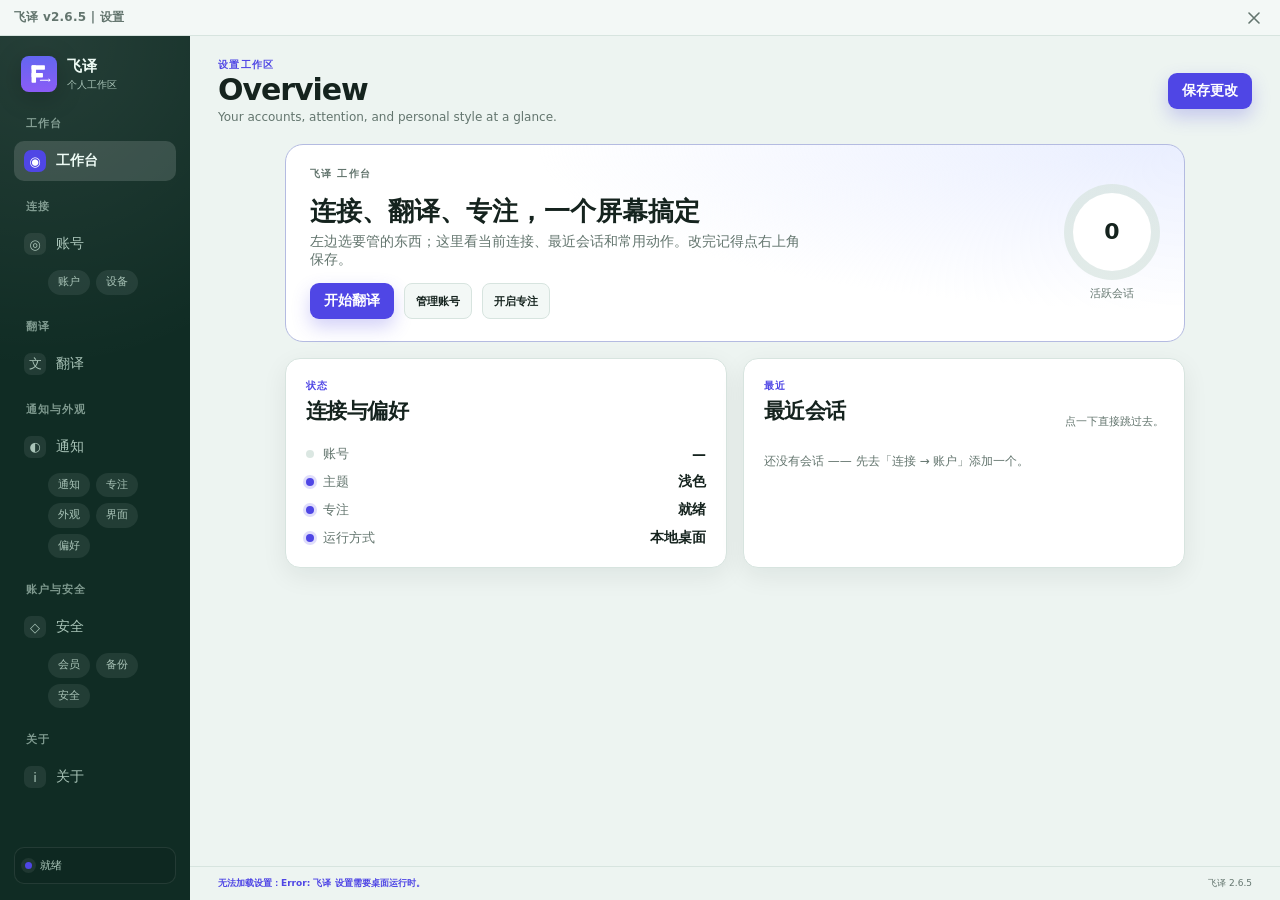
==== commit 844a8bd4: "Add Feiyi self-hosted service and repair desktop command integration" ====
--- a/frontend/index.html
+++ b/frontend/index.html
@@ -4,12 +4,12 @@
     <meta charset="utf-8" />
     <meta name="viewport" content="width=device-width, initial-scale=1" />
     <meta id="theme_color" name="theme-color" content="#f3f7f5" />
-    <title data-i18n="doc.title">Falo v0.0.0 | Settings</title>
+    <title data-i18n="doc.title">飞译 v0.0.0 | Settings</title>
     <link rel="stylesheet" href="style.css?v=2.6.3" />
   </head>
   <body>
     <div class="window-titlebar" data-tauri-drag-region>
-      <span class="window-titlebar-name" data-tauri-drag-region data-i18n="titlebar.name">Falo v0.0.0 | Settings</span>
+      <span class="window-titlebar-name" data-tauri-drag-region data-i18n="titlebar.name">飞译 v0.0.0 | Settings</span>
       <button
         type="button"
         id="window-close"
@@ -34,7 +34,7 @@
         <div class="brand-block">
           <img class="brand-mark" src="app-icon.svg" alt="" aria-hidden="true" />
           <div>
-            <strong>Falo</strong>
+            <strong>飞译</strong>
             <span data-i18n="brand.sub">Personal workspace</span>
           </div>
         </div>
@@ -113,7 +113,7 @@
           <section class="settings-panel active" data-panel="workbench" aria-labelledby="panel_title">
           <div class="wb-hero">
             <div class="wb-hero-text">
-              <p class="eyebrow">Falo 工作台</p>
+              <p class="eyebrow">飞译 工作台</p>
               <h2>连接、翻译、专注，一个屏幕搞定</h2>
               <p>左边选要管的东西；这里看当前连接、最近会话和常用动作。改完记得点右上角保存。</p>
               <div class="wb-actions">
@@ -165,7 +165,7 @@
               <p class="eyebrow" data-i18n="overview.eyebrow">Your communication cockpit</p>
               <h2 data-i18n="overview.headline">Keep conversations close, without losing your focus.</h2>
               <p>
-                <span data-i18n="overview.body">Switch accounts, quiet interruptions, and personalize every Falo window from one compact workspace.</span>
+                <span data-i18n="overview.body">Switch accounts, quiet interruptions, and personalize every 飞译 window from one compact workspace.</span>
               </p>
             </div>
           </div>
@@ -211,7 +211,7 @@
                 <button type="button" class="ring-card" data-jump-panel="appearance">
                   <span class="ring" style="--p: 70"><b id="overview_theme">Dark</b></span>
                   <span class="label" data-i18n="overview.metric.style">Current style</span>
-                  <small data-i18n="overview.metric.styleHint">Personalize Falo</small>
+                  <small data-i18n="overview.metric.styleHint">Personalize 飞译</small>
                 </button>
               </div>
             
@@ -319,7 +319,7 @@
               </p>
             </div>
             <fieldset class="theme-picker">
-              <legend class="sr-only">Falo theme</legend>
+              <legend class="sr-only">飞译 theme</legend>
               <label class="theme-option">
                 <input type="radio" name="theme" value="system" />
                 <span class="theme-swatch theme-swatch-system" aria-hidden="true"></span>
@@ -523,7 +523,7 @@
             <div class="panel-intro">
               <p class="eyebrow" data-i18n="preferences.eyebrow">Desktop</p>
               <h2 data-i18n="preferences.title">Preferences</h2>
-              <p data-i18n="preferences.body">Control how Falo stays available while you work.</p>
+              <p data-i18n="preferences.body">Control how 飞译 stays available while you work.</p>
             </div>
             <div class="section-surface setting-list">
               <label class="switch-row">
@@ -535,7 +535,7 @@
                 <input type="checkbox" id="start_minimized" />
               </label>
               <label class="switch-row">
-                <span><strong data-i18n="preferences.autostart">Launch at startup</strong><small data-i18n="preferences.autostartHelp">Start Falo after you sign in.</small></span>
+                <span><strong data-i18n="preferences.autostart">Launch at startup</strong><small data-i18n="preferences.autostartHelp">Start 飞译 after you sign in.</small></span>
                 <input type="checkbox" id="autostart" />
               </label>
               <label class="switch-row">
@@ -1021,7 +1021,7 @@
             <div class="panel-intro">
               <p class="eyebrow" data-i18n="security.eyebrow">Privacy</p>
               <h2 data-i18n="security.title">App lock</h2>
-              <p data-i18n="security.body">Require authentication before any Falo chat is revealed.</p>
+              <p data-i18n="security.body">Require authentication before any 飞译 chat is revealed.</p>
             </div>
             <div class="section-surface">
               <div id="lock-disabled">
@@ -1062,7 +1062,7 @@
                 </div>
               </div>
               <p class="field-note">
-                <span data-i18n="security.note">App lock controls access to Falo windows. It does not encrypt session data on disk; use full-disk encryption for at-rest protection.</span>
+                <span data-i18n="security.note">App lock controls access to 飞译 windows. It does not encrypt session data on disk; use full-disk encryption for at-rest protection.</span>
               </p>
             </div>
           </section>
@@ -1070,13 +1070,13 @@
           <section class="settings-panel" data-panel="about" hidden>
             <div class="panel-intro">
               <p class="eyebrow" data-i18n="about.eyebrow">Identity</p>
-              <h2 data-i18n="about.title">About Falo</h2>
+              <h2 data-i18n="about.title">About 飞译</h2>
               <p data-i18n="about.body">A focused desktop workspace for clearer, calmer WhatsApp communication.</p>
             </div>
             <div class="section-surface about-card">
               <img src="app-icon.svg" alt="" aria-hidden="true" />
               <div class="about-copy">
-                <span class="about-version" data-version-ref>Falo 0.0.0</span>
+                <span class="about-version" data-version-ref>飞译 0.0.0</span>
                 <h3 data-i18n="about.tagline">Designed for productive conversations.</h3>
                 <p>
                   <span data-i18n="about.thanks"></a>.
@@ -1097,7 +1097,7 @@
 
         <footer class="workspace-footer">
           <span id="note" class="save-note" role="status"></span>
-          <span data-version-ref>Falo 0.0.0</span>
+          <span data-version-ref>飞译 0.0.0</span>
         </footer>
       </div>
     </div>
